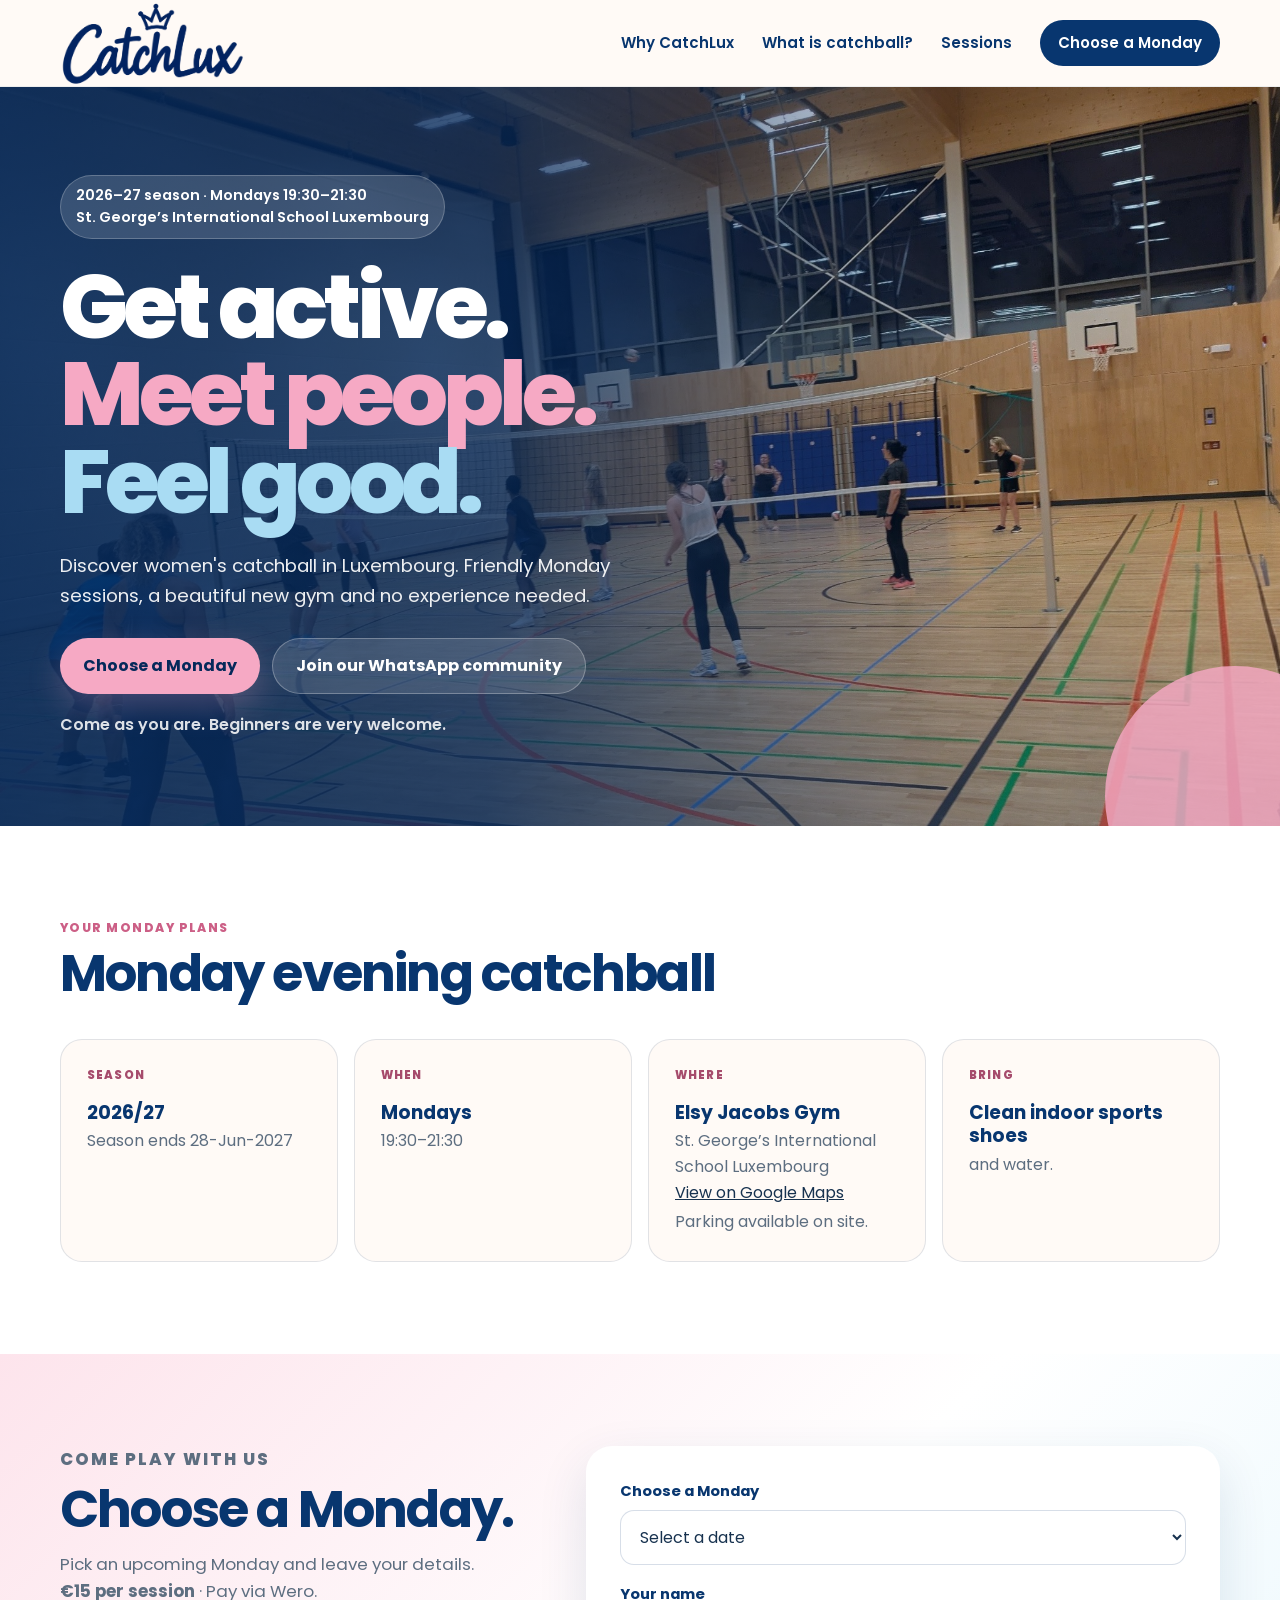
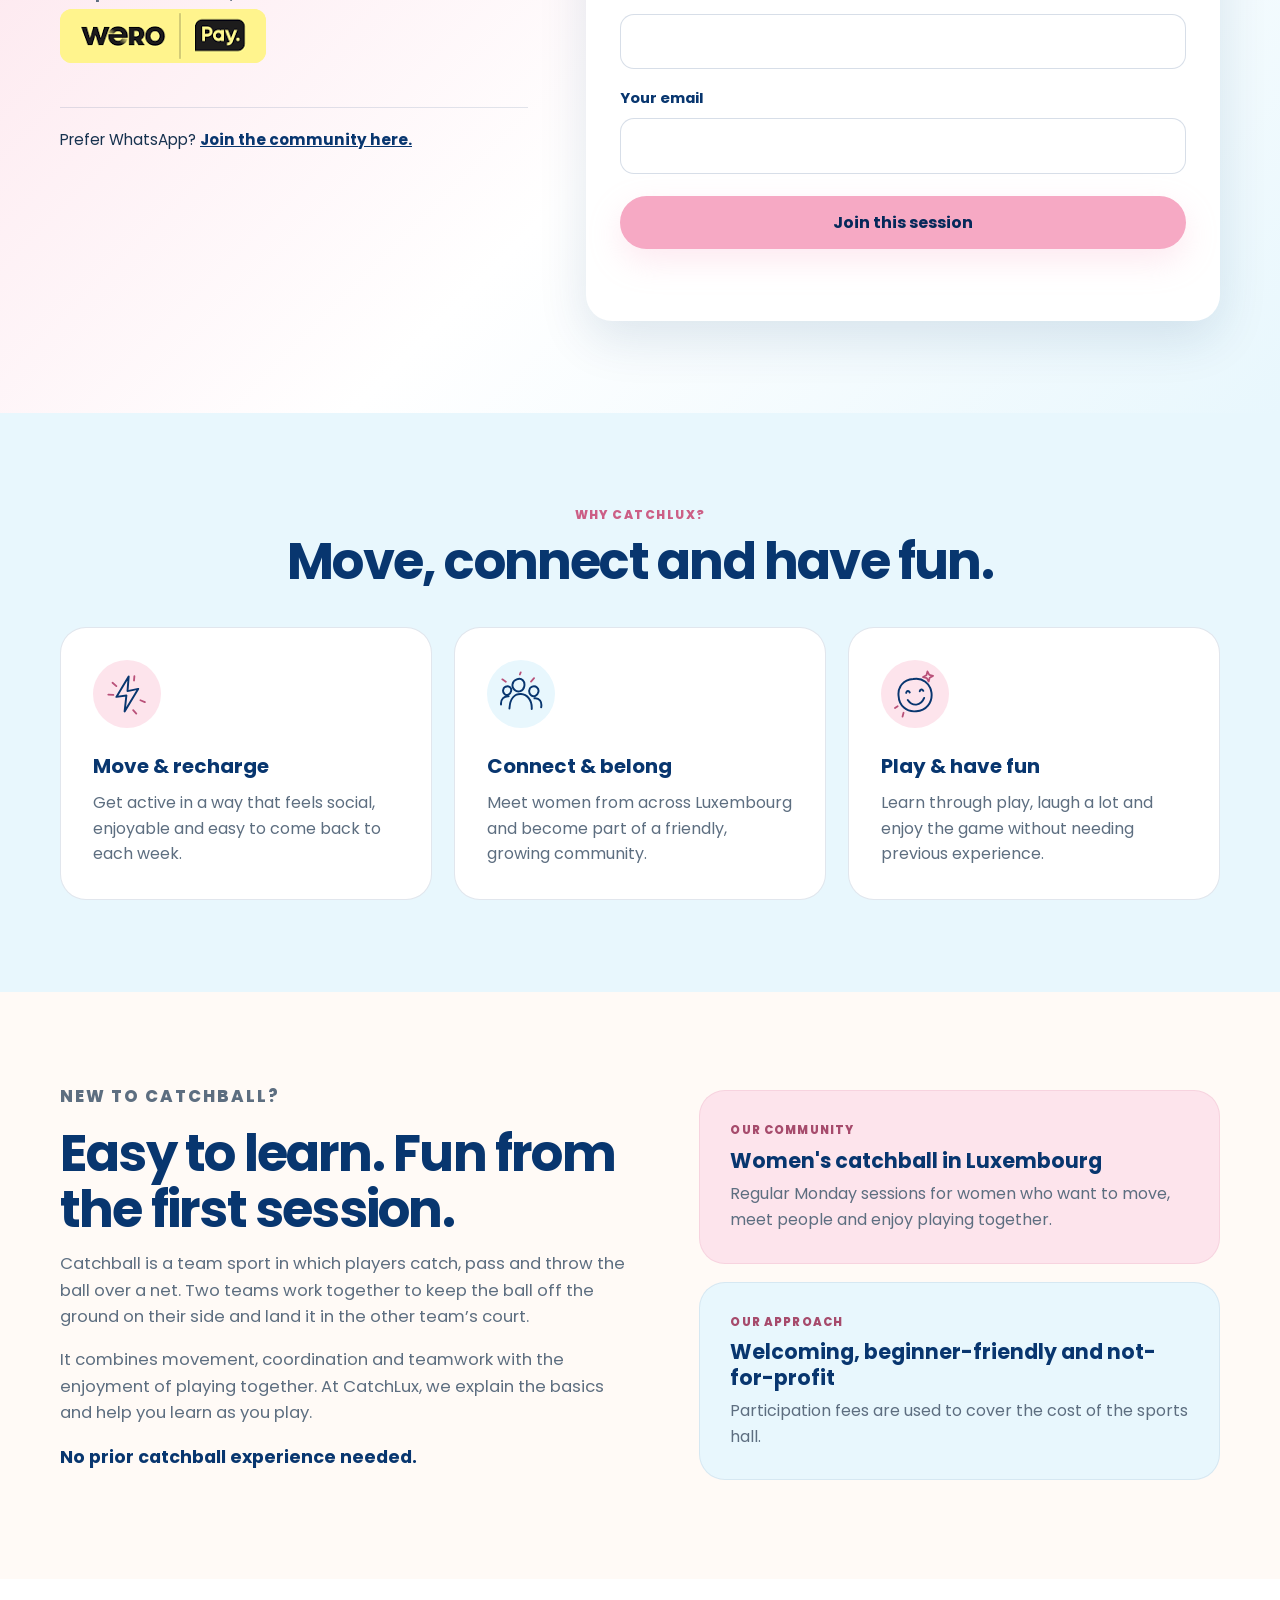
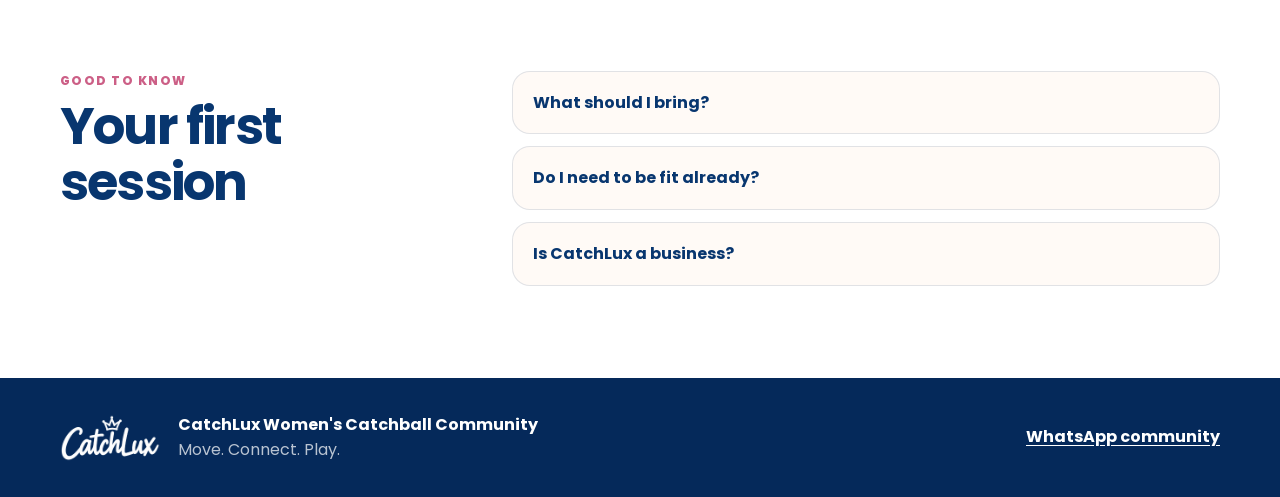
==== index.html @ 0be6829f "Update season details, parking placement and bring card" ====
<!DOCTYPE html>
<html lang="en">
<head>
<meta charset="UTF-8">
<meta name="viewport" content="width=device-width, initial-scale=1.0">
<title>CatchLux – Women's Catchball Luxembourg</title>
<meta name="description" content="CatchLux is a welcoming women's catchball community in Luxembourg. Beginner-friendly Monday sessions during the 2026–27 season.">
<link rel="icon" href="Images/CatchLux_logo_exact.png">
<link rel="preconnect" href="https://fonts.googleapis.com">
<link rel="preconnect" href="https://fonts.gstatic.com" crossorigin>
<link href="https://fonts.googleapis.com/css2?family=Poppins:wght@400;500;600;700;800&display=swap" rel="stylesheet">
<link rel="stylesheet" href="style.css">
<style>
.wero-payment { display: inline-flex; align-items: center; justify-content: center; margin: 4px 0 20px; background: #fff48b; border-radius: 12px; text-decoration: none; transition: box-shadow .2s ease, transform .2s ease; }
.wero-payment img { display: block; width: 206px; height: 54px; max-width: 100%; border-radius: 12px; }
.wero-payment:hover { transform: translateY(-2px); box-shadow: 0 6px 18px rgba(20, 30, 52, .16); }
.wero-payment:focus-visible { outline: 3px solid #142039; outline-offset: 4px; }
.calendar-link { display: inline-block; margin-top: 10px; font-weight: 600; text-decoration: underline; }
</style>
</head>
<body>

<header class="site-header">
  <div class="container nav">
    <a class="brand" href="#top" aria-label="CatchLux home">
      <img src="Images/CatchLux_logo_exact.png" alt="CatchLux Women's Catchball Community">
    </a>

    <button class="nav-toggle" aria-label="Toggle menu" aria-expanded="false" aria-controls="primary-nav">
      <span></span><span></span><span></span>
    </button>

    <nav id="primary-nav">
      <a href="#why">Why CatchLux</a>
      <a href="#about">What is catchball?</a>
      <a href="#sessions">Sessions</a>
      <a href="#join" class="nav-cta">Choose a Monday</a>
    </nav>
  </div>
</header>

<main id="top">
  <section class="hero">
    <div class="hero-photo" aria-hidden="true"></div>
    <div class="hero-shade" aria-hidden="true"></div>

    <div class="container hero-inner">
      <div class="hero-copy">
        <div class="season-pill">2026–27 season · Mondays 19:30–21:30<br>St. George’s International School Luxembourg</div>
        <h1>
          <span>Get active.</span>
          <span class="pink">Meet people.</span>
          <span class="blue">Feel good.</span>
        </h1>
        <p class="hero-lede">
          Discover women's catchball in Luxembourg. Friendly Monday sessions, a beautiful new gym and no experience needed.
        </p>
        <div class="hero-actions">
          <a class="button primary" href="#join">Choose a Monday</a>
          <a class="button ghost" href="https://chat.whatsapp.com/Cs7UXp6SfGL02tKQD6ih8v" target="_blank" rel="noopener noreferrer">Join our WhatsApp community</a>
        </div>
        <p class="hero-note">Come as you are. Beginners are very welcome.</p>
      </div>
    </div>
  </section>

  <section id="sessions" class="section sessions">
    <div class="container">
      <div class="section-heading reveal">
        <p class="eyebrow">Your Monday plans</p>
        <h2>Monday evening catchball</h2>
        
      </div>

      <div class="session-grid">
        <div class="session-card reveal">
          <span class="session-label">Season</span>
          <strong>2026/27</strong>
          <p>Season ends 28-Jun-2027</p>
        </div>
        <div class="session-card reveal">
          <span class="session-label">When</span>
          <strong>Mondays</strong>
          <p>19:30–21:30</p>
        </div>
        <div class="session-card reveal">
          <span class="session-label">Where</span>
          <strong>Elsy Jacobs Gym</strong>
          <p>St. George’s International School Luxembourg</p>
          <a href="https://www.google.com/maps/search/?api=1&amp;query=St%20George's%20International%20School%20Luxembourg%2C%2011%20rue%20des%20Peupliers%2C%20L-2328%20Luxembourg" target="_blank" rel="noopener noreferrer">View on Google Maps</a>
          <p>Parking available on site.</p>
        </div>
        <div class="session-card reveal">
          <span class="session-label">Bring</span>
          <strong>Clean indoor sports shoes</strong>
          <p>and water.</p>
        </div>
      </div>
    </div>
  </section>

  <section id="join" class="section join-section">
    <div class="container join-grid">
      <div class="join-copy reveal">
        <p class="eyebrow">Come play with us</p>
        <h2>Choose a Monday.</h2>
        <p>
          Pick an upcoming Monday and leave your details.
        </p>
        <p><strong>€15 per session</strong> · Pay via Wero.
        </p>
        <a class="wero-payment" href="https://share.weropay.eu/p/1/s/ziIMdMNq5T?a=1500&amp;c=EUR" aria-label="Pay €15 for a CatchLux session with Wero" title="Pay €15 with Wero"><img src="[data-uri]" width="206" height="54" alt="Pay €15 with Wero"></a>
        <div class="whatsapp-note">
          Prefer WhatsApp? <a href="https://chat.whatsapp.com/Cs7UXp6SfGL02tKQD6ih8v" target="_blank" rel="noopener noreferrer">Join the community here.</a>
        </div>
      </div>

      <form id="monday-form" class="join-form reveal">
        <label>
          <span>Choose a Monday</span>
          <select id="monday" name="monday" required>
            <option value="">Select a date</option>
          </select>
        </label>

        <label>
          <span>Your name</span>
          <input type="text" name="name" autocomplete="name" required>
        </label>

        <label>
          <span>Your email</span>
          <input type="email" name="email" autocomplete="email" required>
        </label>

        <button class="button primary form-button" type="submit">Join this session</button>
        <div id="form-status" class="form-status" role="status" aria-live="polite"></div>
      </form>
    </div>
  </section>

  <section id="why" class="benefits section">
    <div class="container">
      <div class="section-heading centered reveal">
        <p class="eyebrow">Why CatchLux?</p>
        <h2>Move, connect and have fun.</h2>
      </div>

      <div class="benefit-grid">
        <article class="benefit-card reveal">
          <div class="benefit-icon pink-bg"><svg viewBox="0 0 64 64" fill="none" aria-hidden="true" focusable="false" xmlns="http://www.w3.org/2000/svg"><path d="m36 8-19 27 14-1-4 22 21-30-15 2 3-20Z"/><path class="accent" d="m13 15 5 5M6 31l7 1M44 8l-1 6M50 42l6 3M39 55l4 5"/></svg></div>
          <h3>Move & recharge</h3>
          <p>Get active in a way that feels social, enjoyable and easy to come back to each week.</p>
        </article>

        <article class="benefit-card reveal">
          <div class="benefit-icon blue-bg"><svg viewBox="0 0 64 64" fill="none" aria-hidden="true" focusable="false" xmlns="http://www.w3.org/2000/svg"><path d="M25 12c7-3 12 2 11 9s-8 10-13 6c-5-4-5-12 2-15ZM10 23c5-2 9 1 8 6s-6 7-9 4c-3-2-3-8 1-10ZM47 21c5-2 10 2 9 7s-6 8-10 5c-4-3-4-10 1-12Z"/><path d="M17 53c0-15 7-21 15-21s16 7 16 20M5 48c-1-8 4-12 10-12M51 37c7-1 11 4 10 12"/><path class="accent" d="m5 13 5 3M49 9l-4 5M29 5l1-3"/></svg></div>
          <h3>Connect & belong</h3>
          <p>Meet women from across Luxembourg and become part of a friendly, growing community.</p>
        </article>

        <article class="benefit-card reveal">
          <div class="benefit-icon pink-bg"><svg viewBox="0 0 64 64" fill="none" aria-hidden="true" focusable="false" xmlns="http://www.w3.org/2000/svg"><path d="M32 11c13-1 23 9 23 22 0 14-11 24-24 23C17 56 8 45 9 32c0-12 9-22 23-21Z"/><path d="M20 29c1-3 4-3 5 0M39 29c1-3 4-3 5 0M21 39c5 10 17 11 23 0"/><path class="accent" d="m51 8 2-5 2 5 5 2-5 2-2 5-2-5-5-2 5-2ZM6 46l-4 2M13 56l-2 5"/></svg></div>
          <h3>Play & have fun</h3>
          <p>Learn through play, laugh a lot and enjoy the game without needing previous experience.</p>
        </article>
      </div>
    </div>
  </section>

  <section id="about" class="section story">
    <div class="container story-grid">
      <div class="story-copy reveal">
        <p class="eyebrow">New to catchball?</p>
        <h2>Easy to learn. Fun from the first session.</h2>
        <p>
          Catchball is a team sport in which players catch, pass and throw the ball over a net. Two teams work together to keep the ball off the ground on their side and land it in the other team’s court.
        </p>
        <p>
          It combines movement, coordination and teamwork with the enjoyment of playing together. At CatchLux, we explain the basics and help you learn as you play.
        </p>
        <p class="highlight-line">No prior catchball experience needed.</p>
      </div>

      <div class="story-panel reveal">
        <div class="mini-card">
          <span class="mini-label">Our community</span>
          <strong>Women's catchball in Luxembourg</strong>
          <p>Regular Monday sessions for women who want to move, meet people and enjoy playing together.</p>
        </div>
        <div class="mini-card soft-blue">
          <span class="mini-label">Our approach</span>
          <strong>Welcoming, beginner-friendly and not-for-profit</strong>
          <p>Participation fees are used to cover the cost of the sports hall.</p>
        </div>
      </div>
    </div>
  </section>

  <section class="section faq">
    <div class="container faq-grid">
      <div class="section-heading reveal">
        <p class="eyebrow">Good to know</p>
        <h2>Your first session</h2>
      </div>

      <div class="faq-list reveal">
        <details>
          <summary>What should I bring?</summary>
          <p>Clean indoor sports shoes and water.</p>
        </details>
        <details>
          <summary>Do I need to be fit already?</summary>
          <p>No. Come at your own level and build from there.</p>
        </details>
        <details>
          <summary>Is CatchLux a business?</summary>
          <p>No. CatchLux is run on a not-for-profit basis and participation fees cover the hall costs.</p>
        </details>
      </div>
    </div>
  </section>
</main>

<footer>
  <div class="container footer-inner">
    <img src="Images/CatchLux_logo_exact.png" alt="" class="footer-logo">
    <div>
      <strong>CatchLux Women's Catchball Community</strong>
      <p>Move. Connect. Play.</p>
    </div>
    <a href="https://chat.whatsapp.com/Cs7UXp6SfGL02tKQD6ih8v" target="_blank" rel="noopener noreferrer">WhatsApp community</a>
  </div>
</footer>

<script src="script.js"></script>
</body>
</html>
---- style.css ----
:root{
  --navy:#08366f;
  --navy-deep:#05295a;
  --pink:#f6a9c4;
  --pink-soft:#fde4ec;
  --blue:#a9dcf3;
  --blue-soft:#e8f7fd;
  --cream:#fffaf6;
  --white:#ffffff;
  --text:#17324f;
  --muted:#5d6e80;
  --line:rgba(8,54,111,.12);
  --radius:26px;
  --shadow:0 18px 50px rgba(8,54,111,.12);
}

*{box-sizing:border-box;margin:0;padding:0}
html{scroll-behavior:smooth}
body{
  font-family:"Poppins",sans-serif;
  color:var(--text);
  background:var(--cream);
  line-height:1.6;
  overflow-x:hidden;
}
img{max-width:100%;display:block}
a{color:inherit}
button,input,select{font:inherit}
section[id]{scroll-margin-top:92px}
.container{width:min(1160px,92%);margin:auto}

.site-header{
  position:sticky;
  top:0;
  z-index:100;
  background:rgba(255,250,246,.92);
  backdrop-filter:blur(16px);
  border-bottom:1px solid rgba(8,54,111,.07);
}
.nav{min-height:78px;display:flex;align-items:center;justify-content:space-between;gap:28px}
.brand img{width:150px;height:58px;object-fit:cover;object-position:center;border-radius:16px}
nav{display:flex;align-items:center;gap:28px}
nav a{text-decoration:none;font-weight:600;font-size:.94rem;color:var(--navy)}
.nav-cta{
  background:var(--navy);
  color:#fff!important;
  padding:11px 18px;
  border-radius:999px;
}
.nav-toggle{display:none;background:none;border:0;width:40px;height:40px;flex-direction:column;justify-content:center;gap:5px}
.nav-toggle span{height:3px;width:28px;background:var(--navy);border-radius:99px;transition:.25s}

.hero{
  min-height:78vh;
  position:relative;
  display:flex;
  align-items:center;
  isolation:isolate;
  overflow:hidden;
}
.hero-photo{
  position:absolute;
  inset:0;
  z-index:-3;
  background:url("Images/catchlux-gym.jpg") center 48%/cover no-repeat;
}
.hero-shade{
  position:absolute;
  inset:0;
  z-index:-2;
  background:
    linear-gradient(90deg,rgba(5,41,90,.90) 0%,rgba(5,41,90,.78) 38%,rgba(5,41,90,.20) 74%,rgba(5,41,90,.05) 100%),
    linear-gradient(0deg,rgba(5,41,90,.28),rgba(5,41,90,0) 45%);
}
.hero::after{
  content:"";
  position:absolute;
  width:260px;
  height:260px;
  border-radius:50%;
  right:-85px;
  bottom:-100px;
  background:var(--pink);
  opacity:.82;
  z-index:-1;
}
.hero-inner{padding:88px 0}
.hero-copy{max-width:650px;color:#fff}
.season-pill{
  display:inline-flex;
  padding:9px 15px;
  border-radius:999px;
  background:rgba(255,255,255,.15);
  border:1px solid rgba(255,255,255,.22);
  font-size:.9rem;
  font-weight:600;
  margin-bottom:24px;
}
.hero h1{
  font-size:clamp(3.3rem,7vw,6.3rem);
  line-height:.98;
  letter-spacing:-.055em;
  font-weight:800;
  margin-bottom:25px;
}
.hero h1 span{display:block}
.hero h1 .pink{color:var(--pink)}
.hero h1 .blue{color:var(--blue)}
.hero-lede{font-size:1.16rem;max-width:610px;margin-bottom:28px;color:rgba(255,255,255,.92)}
.hero-actions{display:flex;flex-wrap:wrap;gap:12px}
.hero-note{margin-top:18px;font-weight:600;color:rgba(255,255,255,.86)}

.button{
  display:inline-flex;
  align-items:center;
  justify-content:center;
  text-decoration:none;
  border:0;
  cursor:pointer;
  border-radius:999px;
  padding:14px 23px;
  font-weight:700;
  transition:.22s ease;
}
.button:hover{transform:translateY(-2px)}
.button.primary{background:var(--pink);color:var(--navy-deep);box-shadow:0 12px 32px rgba(246,169,196,.26)}
.button.ghost{background:rgba(255,255,255,.13);color:#fff;border:1px solid rgba(255,255,255,.28)}

.section{padding:92px 0}
.eyebrow{
  text-transform:uppercase;
  letter-spacing:.12em;
  font-weight:800;
  font-size:.76rem;
  color:#cc5f86;
  margin-bottom:9px;
}
.section-heading{max-width:720px;margin-bottom:38px}
.section-heading.centered{text-align:center;margin-left:auto;margin-right:auto}
.section h2{
  color:var(--navy);
  font-size:clamp(2.2rem,4vw,3.5rem);
  line-height:1.08;
  letter-spacing:-.035em;
  margin-bottom:14px;
}
.section-heading>p:last-child{color:var(--muted);font-size:1.04rem}

.benefits{background:var(--blue-soft)}
.benefit-grid{display:grid;grid-template-columns:repeat(3,1fr);gap:22px}
.benefit-card{
  background:var(--white);
  padding:32px;
  border-radius:var(--radius);
  border:1px solid var(--line);
}
.benefit-icon{
  width:68px;height:68px;border-radius:50%;
  display:grid;place-items:center;
  font-size:1.8rem;
  color:var(--navy);
  margin-bottom:22px;
}
.pink-bg{background:var(--pink-soft)}
.blue-bg{background:var(--blue-soft)}
.benefit-card h3{color:var(--navy);font-size:1.25rem;margin-bottom:8px}
.benefit-card p{color:var(--muted)}

.story{background:var(--cream)}
.story-grid{display:grid;grid-template-columns:1.05fr .95fr;gap:64px;align-items:center}
.story-copy p{margin-bottom:16px;font-size:1.04rem;color:var(--muted)}
.story-copy .highlight-line{font-weight:700;color:var(--navy);font-size:1.1rem}
.story-panel{display:grid;gap:18px}
.mini-card{
  padding:30px;
  border-radius:var(--radius);
  background:var(--pink-soft);
  border:1px solid rgba(204,95,134,.12);
}
.mini-card.soft-blue{background:var(--blue-soft);border-color:rgba(8,54,111,.08)}
.mini-label{
  display:block;
  text-transform:uppercase;
  letter-spacing:.1em;
  font-size:.72rem;
  font-weight:800;
  color:#a64b6c;
  margin-bottom:8px;
}
.mini-card strong{display:block;font-size:1.28rem;line-height:1.25;color:var(--navy);margin-bottom:8px}
.mini-card p{color:var(--muted)}

.sessions{background:var(--white)}
.sessions .eyebrow{color:#cc5f86}
.sessions h2{color:var(--navy)}
.sessions .section-heading>p:last-child{color:var(--muted)}
.session-grid{display:grid;grid-template-columns:repeat(4,1fr);gap:16px}
.session-card{
  background:var(--cream);
  border:1px solid var(--line);
  padding:26px;
  border-radius:22px;
  min-height:164px;
}
.session-label{
  display:block;
  text-transform:uppercase;
  letter-spacing:.1em;
  color:#a64b6c;
  font-size:.72rem;
  font-weight:800;
  margin-bottom:16px;
}
.session-card strong{display:block;color:var(--navy);font-size:1.18rem;line-height:1.25}
.session-card p{color:var(--muted);margin-top:4px}

.join-section{background:linear-gradient(135deg,var(--pink-soft),#fff 52%,var(--blue-soft))}
.join-grid{display:grid;grid-template-columns:.85fr 1.15fr;gap:58px;align-items:start}
.join-copy p{color:var(--muted);font-size:1.05rem}
.whatsapp-note{margin-top:24px;padding-top:20px;border-top:1px solid var(--line);font-size:.95rem}
.whatsapp-note a{color:var(--navy);font-weight:700}
.join-form{
  background:#fff;
  padding:34px;
  border-radius:var(--radius);
  box-shadow:var(--shadow);
  display:grid;
  gap:18px;
}
.join-form label{display:grid;gap:7px}
.join-form label span{font-weight:700;color:var(--navy);font-size:.92rem}
.join-form input,.join-form select{
  width:100%;
  border:1px solid rgba(8,54,111,.16);
  border-radius:14px;
  padding:14px 15px;
  background:#fff;
  color:var(--text);
  outline:none;
}
.join-form input:focus,.join-form select:focus{border-color:var(--navy);box-shadow:0 0 0 3px rgba(8,54,111,.08)}
.form-button{width:100%;margin-top:4px}
.form-small{font-size:.78rem;color:var(--muted);text-align:center}
.form-status{font-size:.9rem;font-weight:600;color:var(--navy);min-height:1.4em}

.faq{background:#fff}
.faq-grid{display:grid;grid-template-columns:.7fr 1.3fr;gap:70px}
.faq-list{display:grid;gap:12px}
details{border:1px solid var(--line);border-radius:18px;padding:0 20px;background:var(--cream)}
summary{cursor:pointer;list-style:none;padding:18px 0;font-weight:700;color:var(--navy)}
summary::-webkit-details-marker{display:none}
details p{padding:0 0 20px;color:var(--muted)}

footer{background:var(--navy-deep);color:#fff;padding:34px 0}
.footer-inner{display:flex;align-items:center;gap:18px}
.footer-logo{width:86px;height:54px;object-fit:cover;border-radius:12px}
.footer-inner div{flex:1}
.footer-inner p{opacity:.72}
.footer-inner>a{font-weight:700;text-underline-offset:3px}

.reveal{opacity:0;transform:translateY(18px);transition:opacity .55s ease,transform .55s ease}
.reveal.visible{opacity:1;transform:none}

@media(max-width:900px){
  nav{gap:16px}
  .benefit-grid,.session-grid{grid-template-columns:repeat(2,1fr)}
  .story-grid,.join-grid,.faq-grid{grid-template-columns:1fr;gap:36px}
  .story-panel{grid-template-columns:repeat(2,1fr)}
}

@media(max-width:720px){
  .site-header{background:rgba(255,250,246,.98)}
  .brand img{width:128px;height:50px}
  .nav-toggle{display:flex}
  nav{
    position:absolute;
    top:100%;left:0;right:0;
    background:var(--cream);
    flex-direction:column;
    align-items:stretch;
    gap:0;
    overflow:hidden;
    max-height:0;
    border-bottom:1px solid var(--line);
    transition:max-height .28s ease;
  }
  nav.open{max-height:340px}
  nav a{padding:15px 4%;border-top:1px solid var(--line)}
  .nav-cta{border-radius:0;background:var(--navy);color:#fff!important}
  .nav-toggle.open span:nth-child(1){transform:translateY(8px) rotate(45deg)}
  .nav-toggle.open span:nth-child(2){opacity:0}
  .nav-toggle.open span:nth-child(3){transform:translateY(-8px) rotate(-45deg)}

  .hero{min-height:82vh;align-items:flex-end}
  .hero-photo{background-position:57% center}
  .hero-shade{
    background:
      linear-gradient(0deg,rgba(5,41,90,.96) 0%,rgba(5,41,90,.80) 52%,rgba(5,41,90,.18) 100%);
  }
  .hero-inner{padding:150px 0 58px}
  .hero h1{font-size:clamp(3rem,14vw,4.8rem)}
  .hero-actions{flex-direction:column;align-items:stretch}
  .button{width:100%}

  .section{padding:72px 0}
  .benefit-grid,.session-grid,.story-panel{grid-template-columns:1fr}
  .join-form{padding:24px}
  .footer-inner{align-items:flex-start;flex-wrap:wrap}
  .footer-inner>a{width:100%;margin-top:6px}
}

@media(prefers-reduced-motion:reduce){
  html{scroll-behavior:auto}
  .reveal{opacity:1;transform:none;transition:none}
  .button{transition:none}
}
.brand img{width:185px;height:auto;object-fit:contain;border-radius:10px}
.footer-logo{width:100px;height:auto;object-fit:contain;border-radius:10px}
.join-form select option:disabled{color:#999;background:#eee}
.form-status.active{padding:12px;border-radius:12px;background:var(--blue-soft)}

.brand img{background:transparent;border-radius:0}
.footer-logo{background:transparent;border-radius:0}
.form-button:disabled{opacity:.65;cursor:wait;transform:none}
.form-status.error{background:#fff0f2;color:#9b2845}


.brand img{width:185px;height:auto;max-height:88px;object-fit:contain}.footer-logo{background:#fff;border-radius:8px;padding:5px}a:focus-visible,button:focus-visible,summary:focus-visible{outline:3px solid #a9dcf3;outline-offset:4px}.reveal{opacity:1;transform:none} @media(max-width:720px){.brand img{width:145px}}

.benefit-icon svg{width:46px;height:46px;overflow:visible;stroke:var(--navy);stroke-width:2.7;stroke-linecap:round;stroke-linejoin:round;transform:rotate(-4deg)}
.benefit-card:nth-child(2) .benefit-icon svg{transform:rotate(3deg)}
.benefit-card:nth-child(3) .benefit-icon svg{transform:rotate(-7deg)}
.benefit-icon svg .accent{stroke:#b95179;stroke-width:2.5}
.footer-logo{background:transparent;padding:0;filter:brightness(0) invert(1)}
.season-pill{max-width:100%;line-height:1.5}

/* Navigation follows scroll direction while staying available to keyboard users. */
.site-header{transition:transform .25s ease}
.site-header.nav-hidden{transform:translateY(calc(-100% - 1px))}
.site-header:focus-within{transform:translateY(0)}
@media(prefers-reduced-motion:reduce){
  .site-header{transition:none}
}
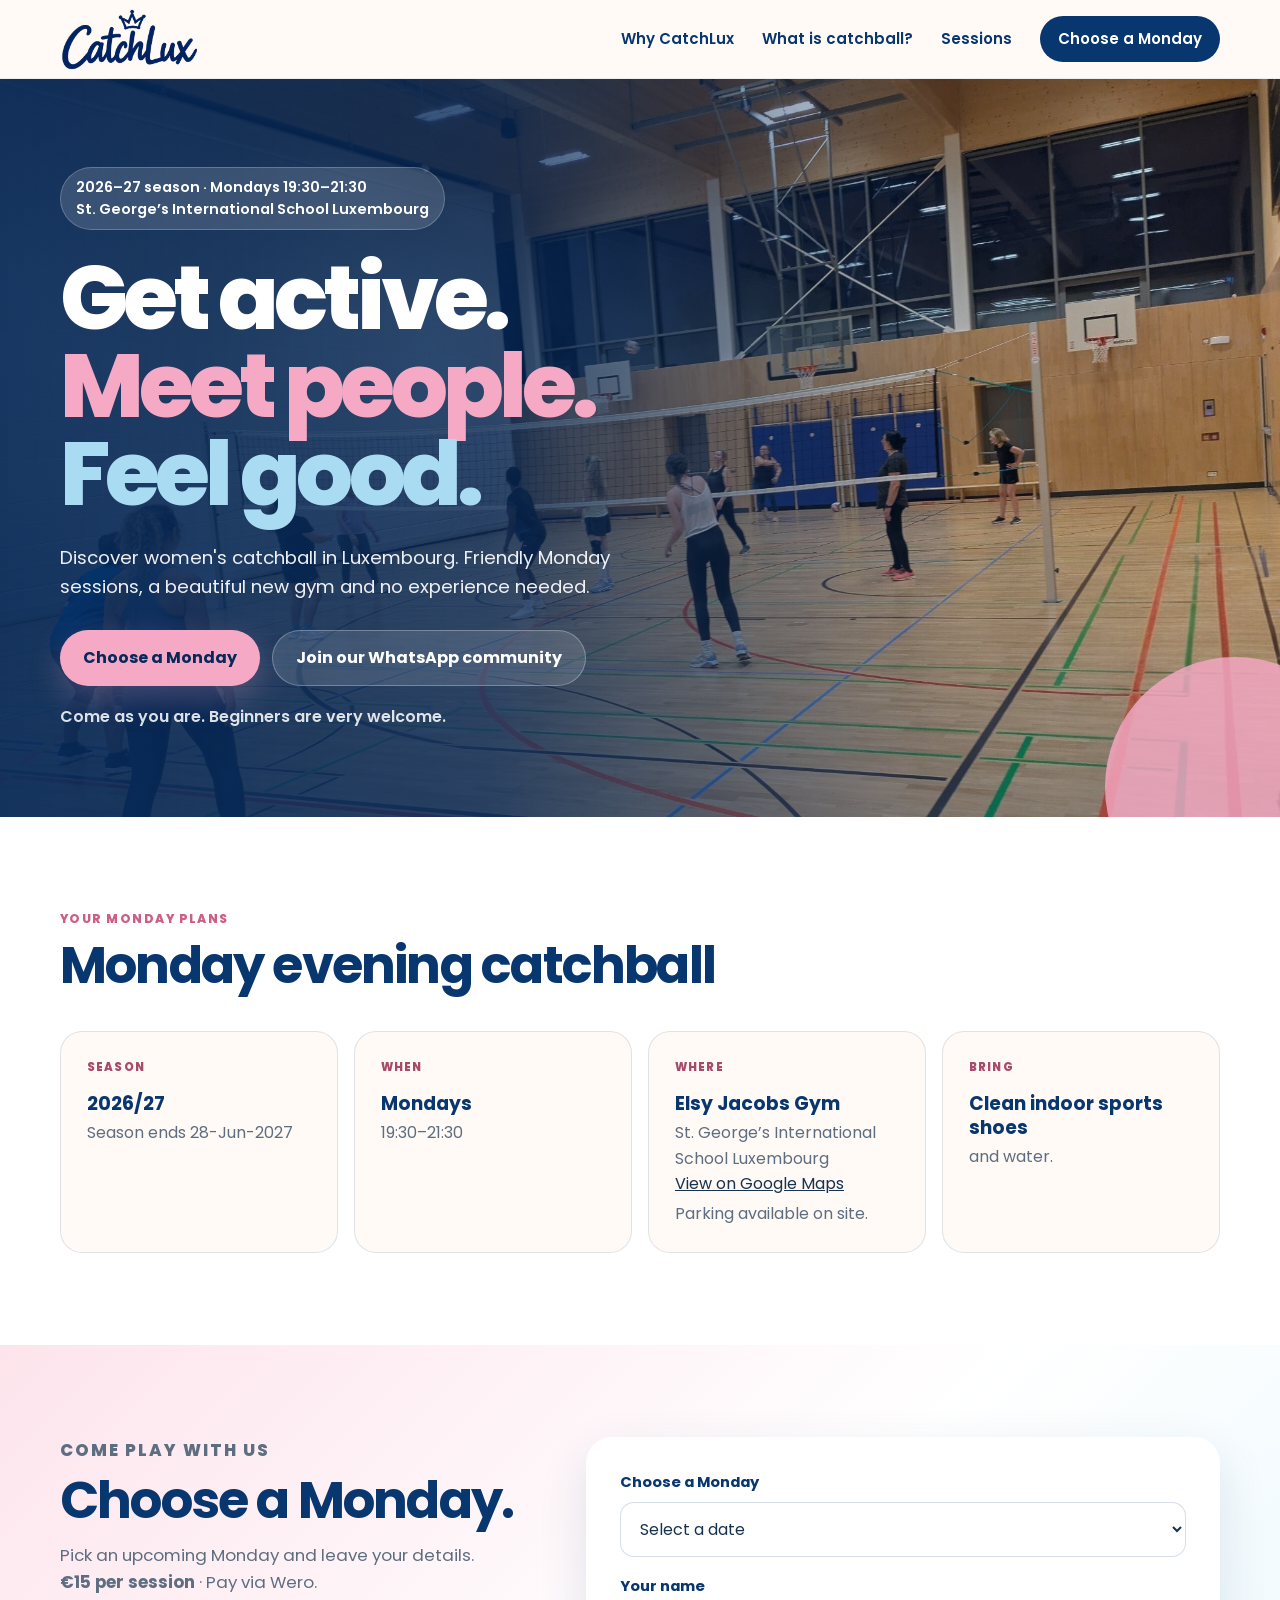
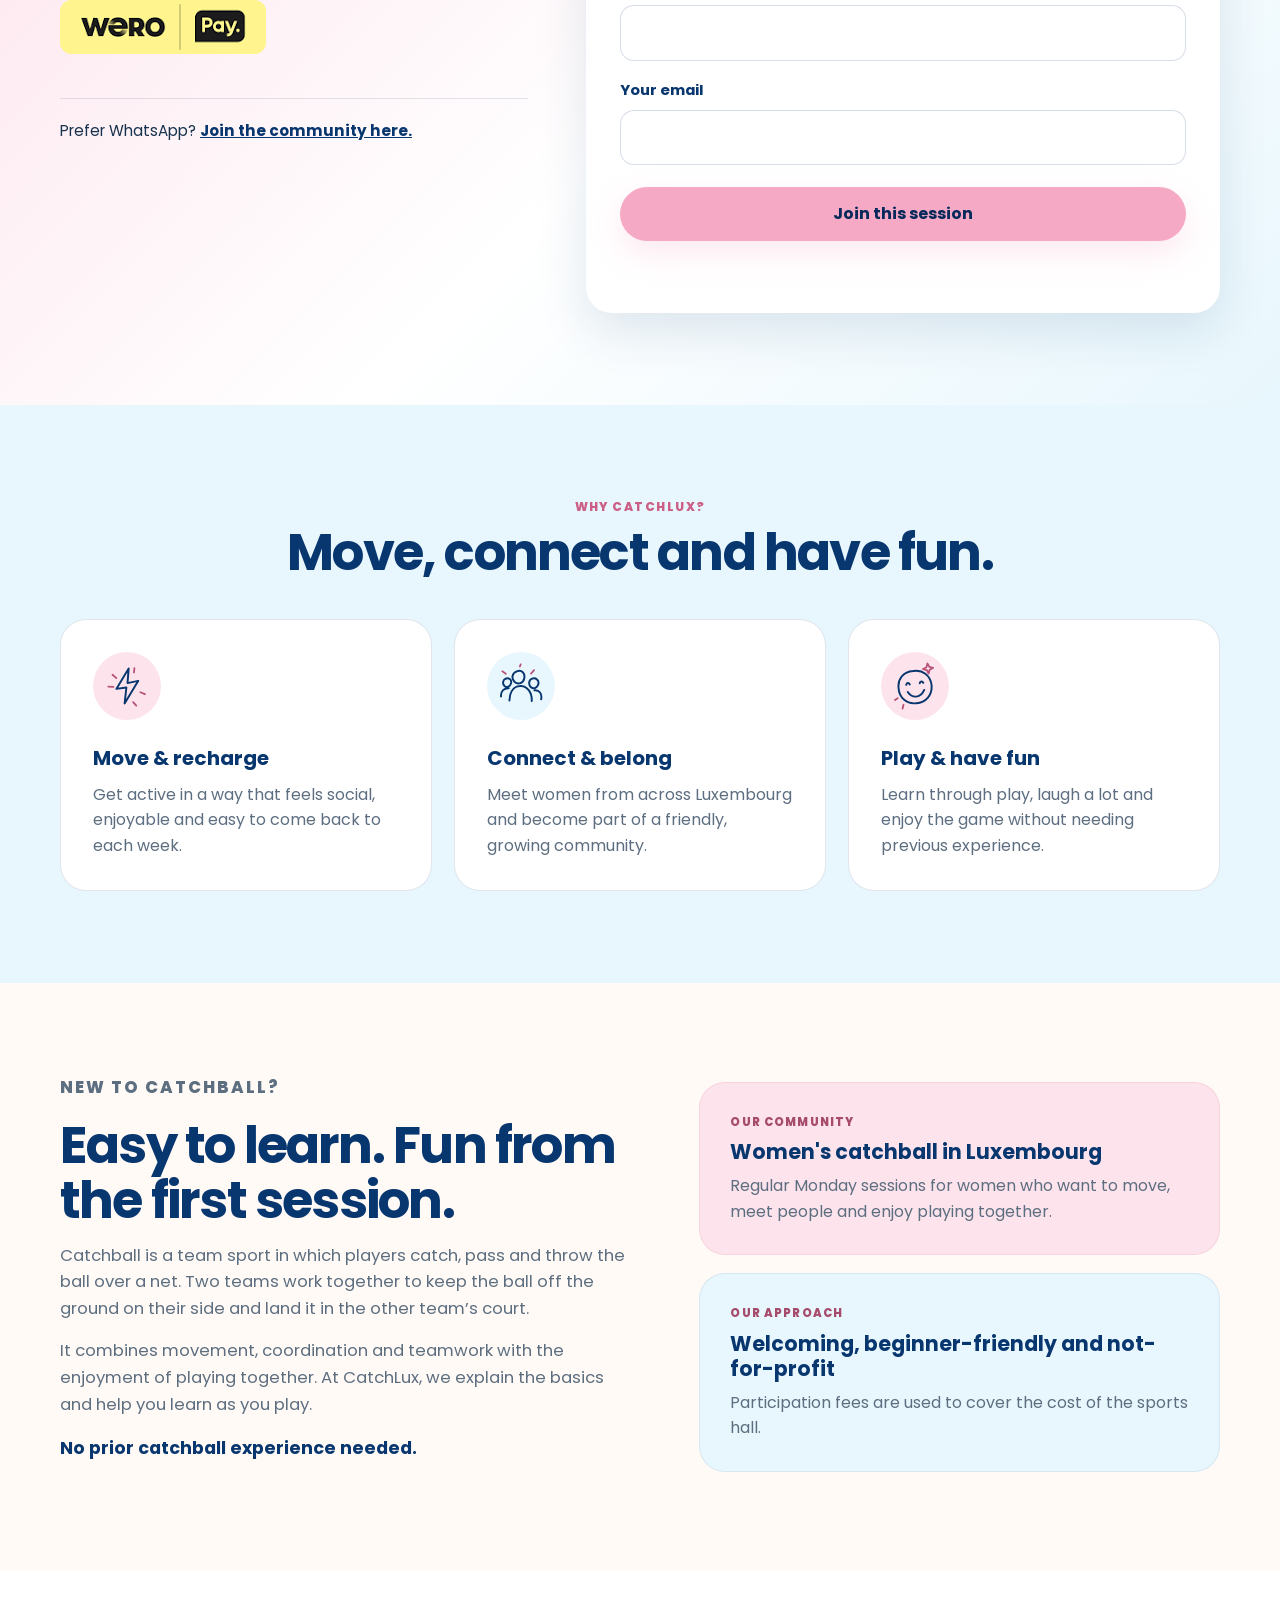
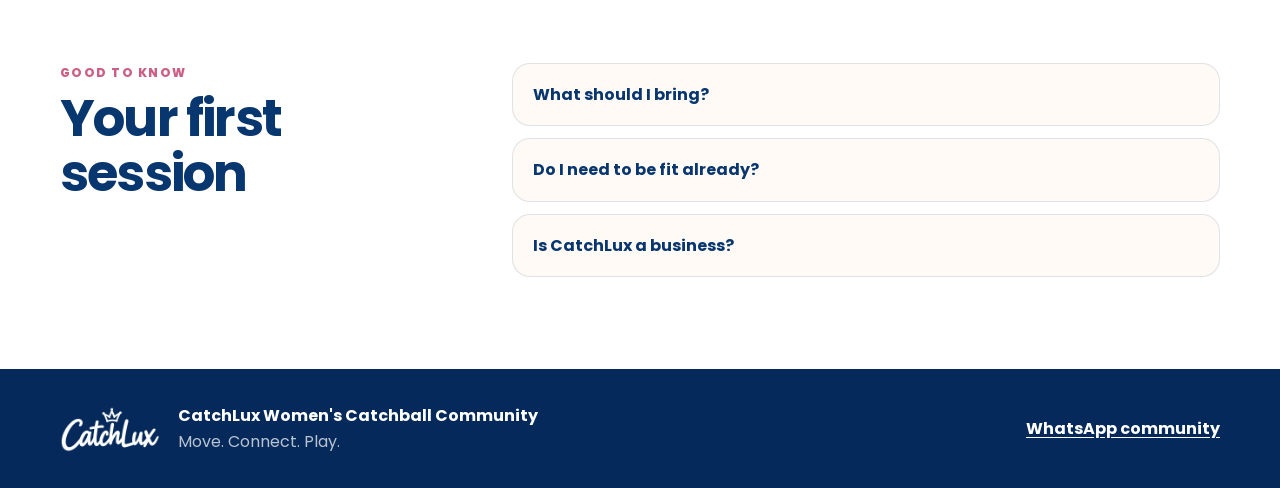
==== commit 7454977a: "Refresh stylesheet cache so smaller navigation logo appears immediately" ====
--- a/index.html
+++ b/index.html
@@ -9,7 +9,7 @@
 <link rel="preconnect" href="https://fonts.googleapis.com">
 <link rel="preconnect" href="https://fonts.gstatic.com" crossorigin>
 <link href="https://fonts.googleapis.com/css2?family=Poppins:wght@400;500;600;700;800&display=swap" rel="stylesheet">
-<link rel="stylesheet" href="style.css">
+<link rel="stylesheet" href="style.css?v=20261004-logo139">
 <style>
 .wero-payment { display: inline-flex; align-items: center; justify-content: center; margin: 4px 0 20px; background: #fff48b; border-radius: 12px; text-decoration: none; transition: box-shadow .2s ease, transform .2s ease; }
 .wero-payment img { display: block; width: 206px; height: 54px; max-width: 100%; border-radius: 12px; }
--- a/style.css
+++ b/style.css
@@ -341,3 +341,7 @@
 @media(prefers-reduced-motion:reduce){
   .site-header{transition:none}
 }
+
+/* Smaller navigation logo on desktop and mobile. */
+.brand img{width:139px;max-height:66px}
+@media(max-width:720px){.brand img{width:109px}}
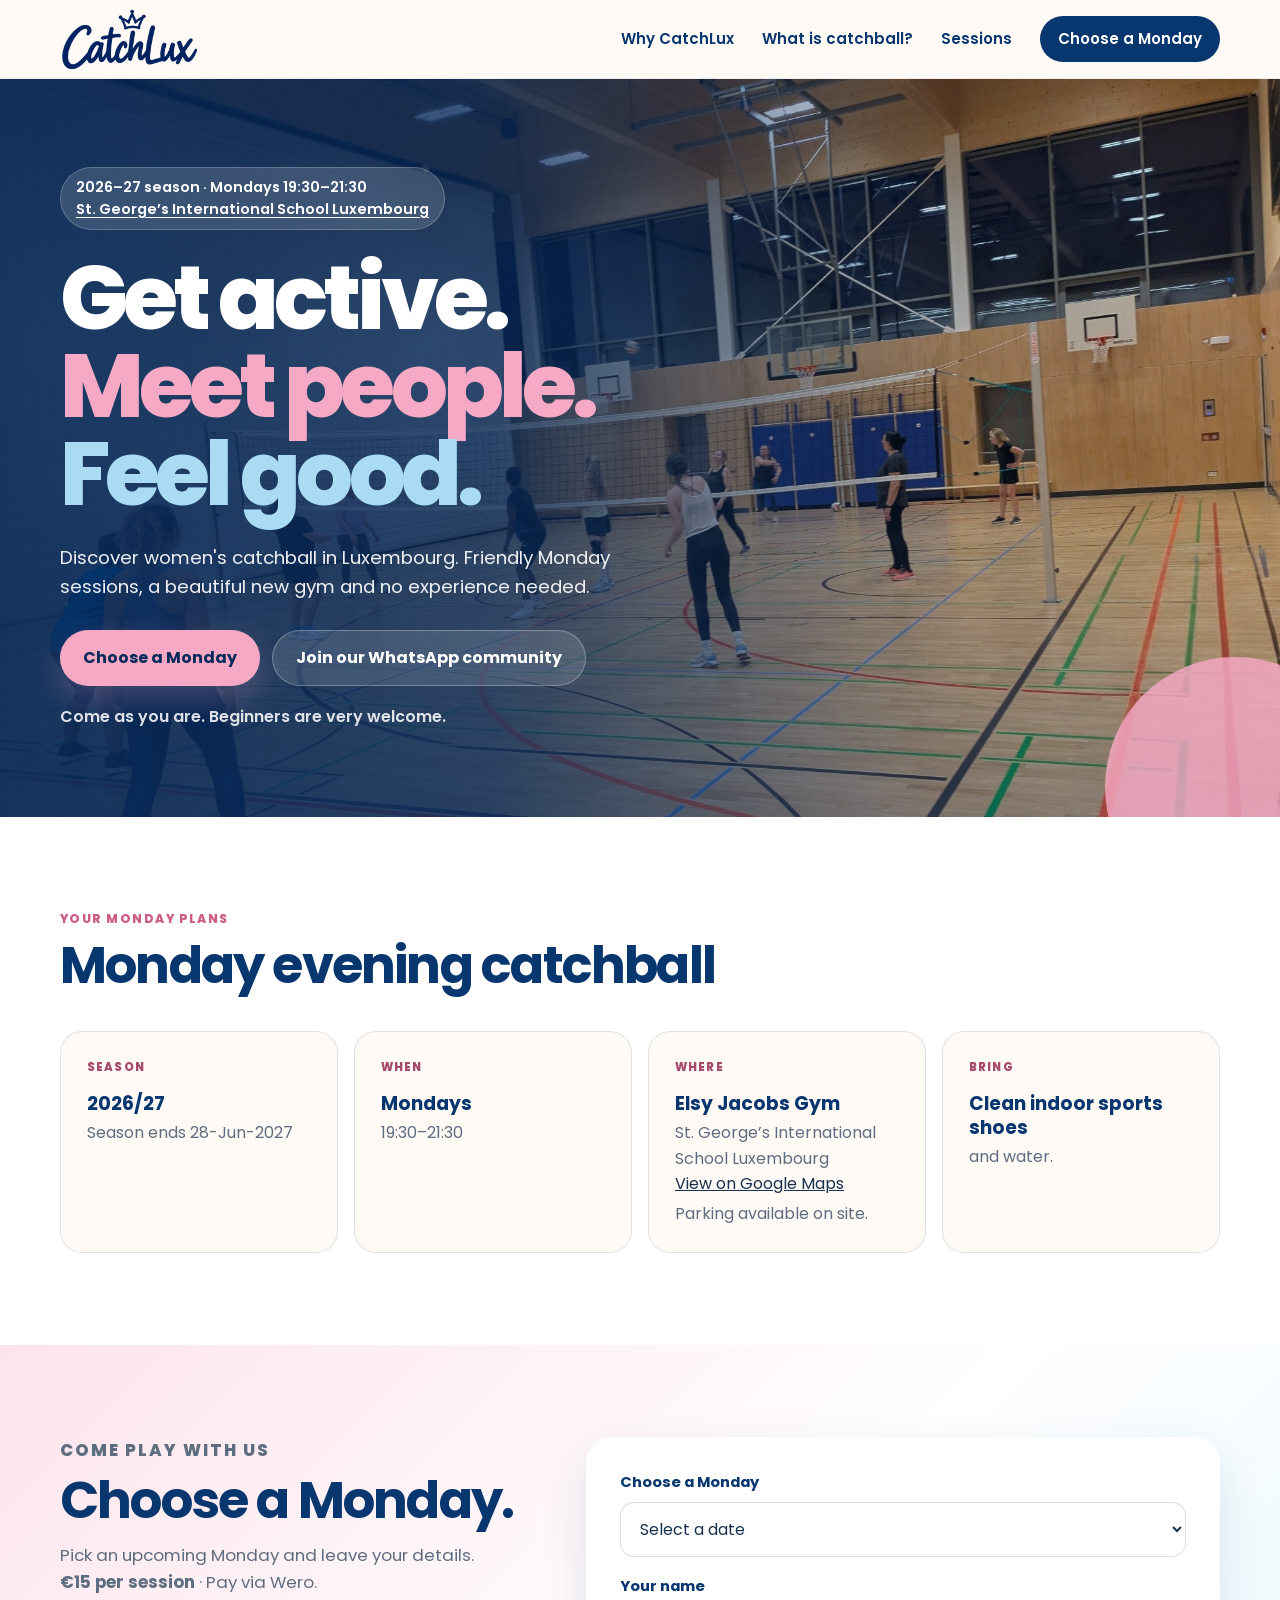
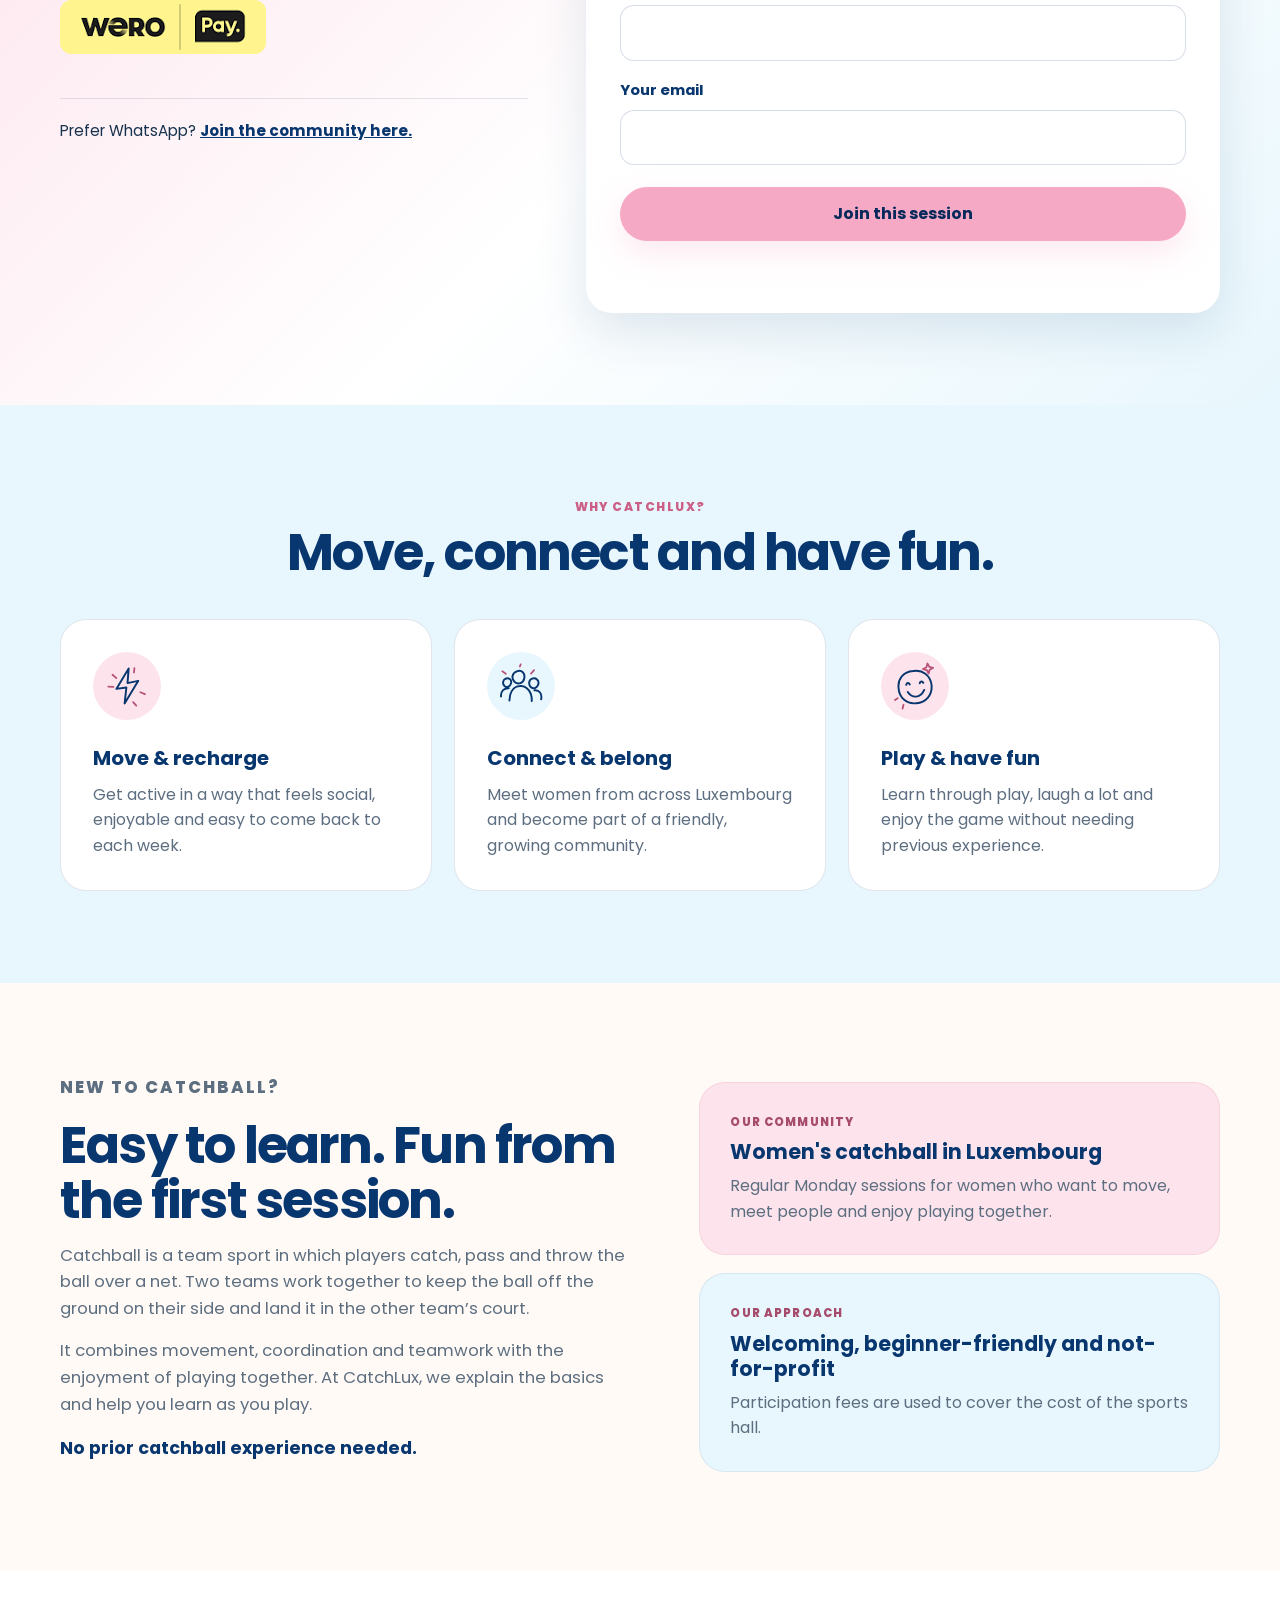
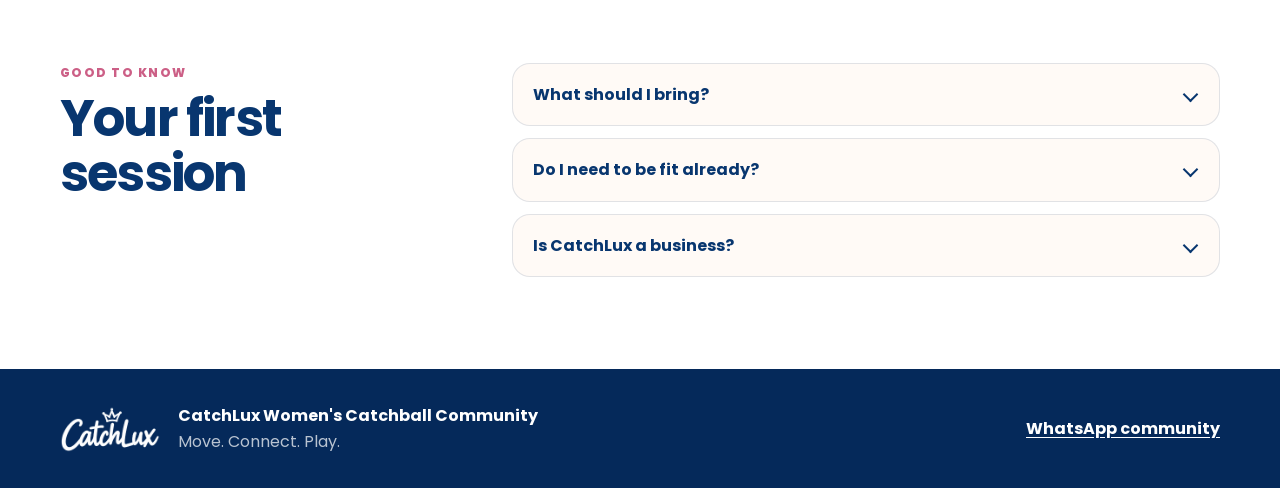
==== commit 97206b5c: "Improve venue links, date calendar access, FAQ cues, navigation and favicon" ====
--- a/index.html
+++ b/index.html
@@ -5,11 +5,12 @@
 <meta name="viewport" content="width=device-width, initial-scale=1.0">
 <title>CatchLux – Women's Catchball Luxembourg</title>
 <meta name="description" content="CatchLux is a welcoming women's catchball community in Luxembourg. Beginner-friendly Monday sessions during the 2026–27 season.">
-<link rel="icon" href="Images/CatchLux_logo_exact.png">
+<link rel="icon" type="image/png" sizes="256x256" href="Images/favicon-catch.png">
 <link rel="preconnect" href="https://fonts.googleapis.com">
 <link rel="preconnect" href="https://fonts.gstatic.com" crossorigin>
 <link href="https://fonts.googleapis.com/css2?family=Poppins:wght@400;500;600;700;800&display=swap" rel="stylesheet">
 <link rel="stylesheet" href="style.css?v=20261004-logo139">
+<link rel="stylesheet" href="catchlux-home.css?v=20261004-1641">
 <style>
 .wero-payment { display: inline-flex; align-items: center; justify-content: center; margin: 4px 0 20px; background: #fff48b; border-radius: 12px; text-decoration: none; transition: box-shadow .2s ease, transform .2s ease; }
 .wero-payment img { display: block; width: 206px; height: 54px; max-width: 100%; border-radius: 12px; }
@@ -46,7 +47,7 @@
 
     <div class="container hero-inner">
       <div class="hero-copy">
-        <div class="season-pill">2026–27 season · Mondays 19:30–21:30<br>St. George’s International School Luxembourg</div>
+        <div class="season-pill">2026–27 season · Mondays 19:30–21:30<br><a class="hero-location" href="https://www.google.com/maps/search/?api=1&amp;query=St%20George's%20International%20School%20Luxembourg%2C%2011%20rue%20des%20Peupliers%2C%20L-2328%20Luxembourg" target="_blank" rel="noopener noreferrer">St. George’s International School Luxembourg</a></div>
         <h1>
           <span>Get active.</span>
           <span class="pink">Meet people.</span>
@@ -109,7 +110,7 @@
         </p>
         <p><strong>€15 per session</strong> · Pay via Wero.
         </p>
-        <a class="wero-payment" href="https://share.weropay.eu/p/1/s/ziIMdMNq5T?a=1500&amp;c=EUR" aria-label="Pay €15 for a CatchLux session with Wero" title="Pay €15 with Wero"><img src="[data-uri]" width="206" height="54" alt="Pay €15 with Wero"></a>
+        <a class="wero-payment" href="https://share.weropay.eu/p/1/s/ziIMdMNq5T?a=1500&amp;c=EUR" target="_blank" rel="noopener noreferrer" aria-label="Pay €15 for a CatchLux session with Wero" title="Pay €15 with Wero"><img src="[data-uri]" width="206" height="54" alt="Pay €15 with Wero"></a>
         <div class="whatsapp-note">
           Prefer WhatsApp? <a href="https://chat.whatsapp.com/Cs7UXp6SfGL02tKQD6ih8v" target="_blank" rel="noopener noreferrer">Join the community here.</a>
         </div>
@@ -122,6 +123,7 @@
             <option value="">Select a date</option>
           </select>
         </label>
+        <a id="selected-calendar-link" class="calendar-link selected-calendar-link" target="_blank" rel="noopener noreferrer" hidden>Add this Monday to Google Calendar</a>
 
         <label>
           <span>Your name</span>
@@ -233,6 +235,6 @@
   </div>
 </footer>
 
-<script src="script.js"></script>
+<script src="catchlux-home.js?v=20261004-1641"></script>
 </body>
 </html>
--- a/catchlux-home.css
+++ b/catchlux-home.css
@@ -0,0 +1,14 @@
+/* Homepage additions; shared styles and logo assets stay unchanged. */
+.season-pill{display:inline-block}
+.hero-location{text-decoration:underline;text-underline-offset:3px;text-decoration-thickness:1px}
+.hero-location:hover{text-decoration-thickness:2px}
+.selected-calendar-link{margin-top:-4px;color:var(--navy);font-size:.9rem}
+.selected-calendar-link[hidden]{display:none}
+.faq-list summary{display:flex;align-items:center;justify-content:space-between;gap:18px}
+.faq-list summary::after{
+  content:"";width:9px;height:9px;flex-shrink:0;
+  border-right:2px solid currentColor;border-bottom:2px solid currentColor;
+  transform:rotate(45deg);transition:transform .2s ease;margin-right:3px;
+}
+.faq-list details[open] summary::after{transform:rotate(225deg)}
+@media(prefers-reduced-motion:reduce){.faq-list summary::after{transition:none}}
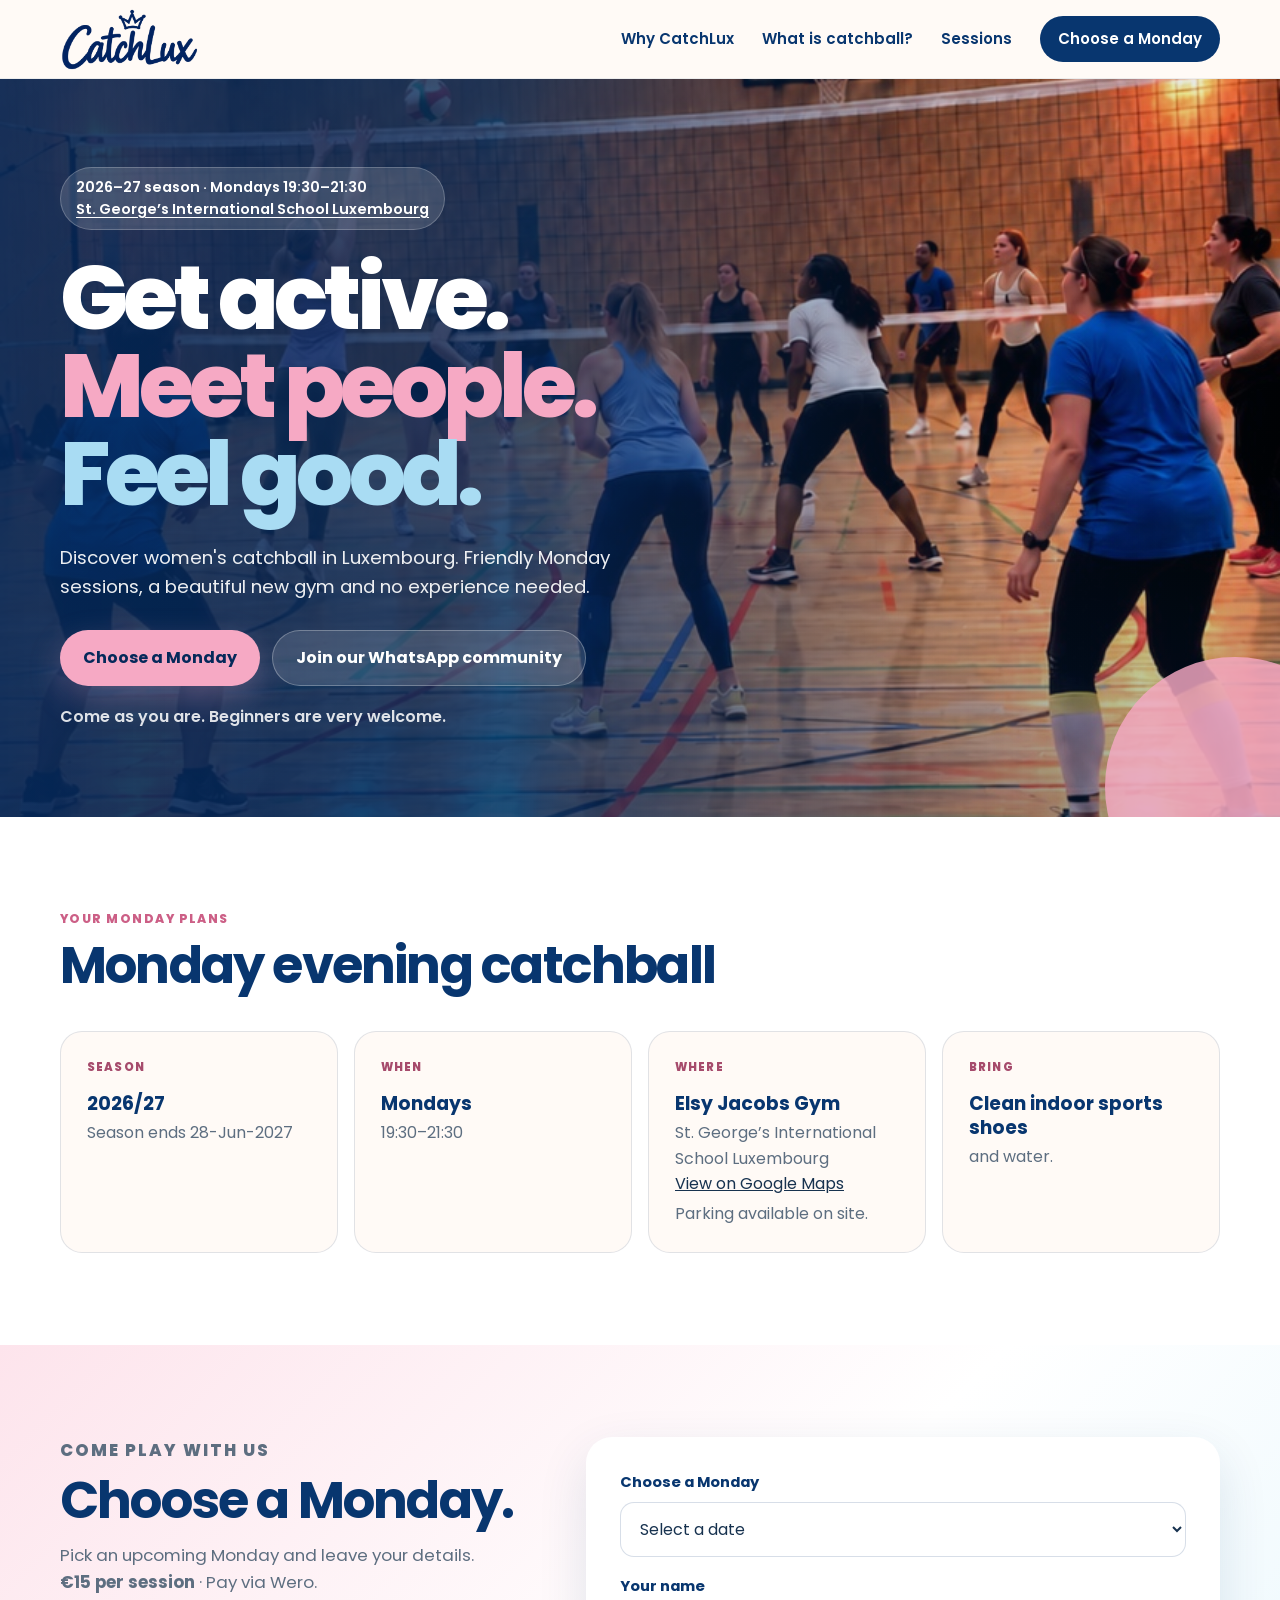
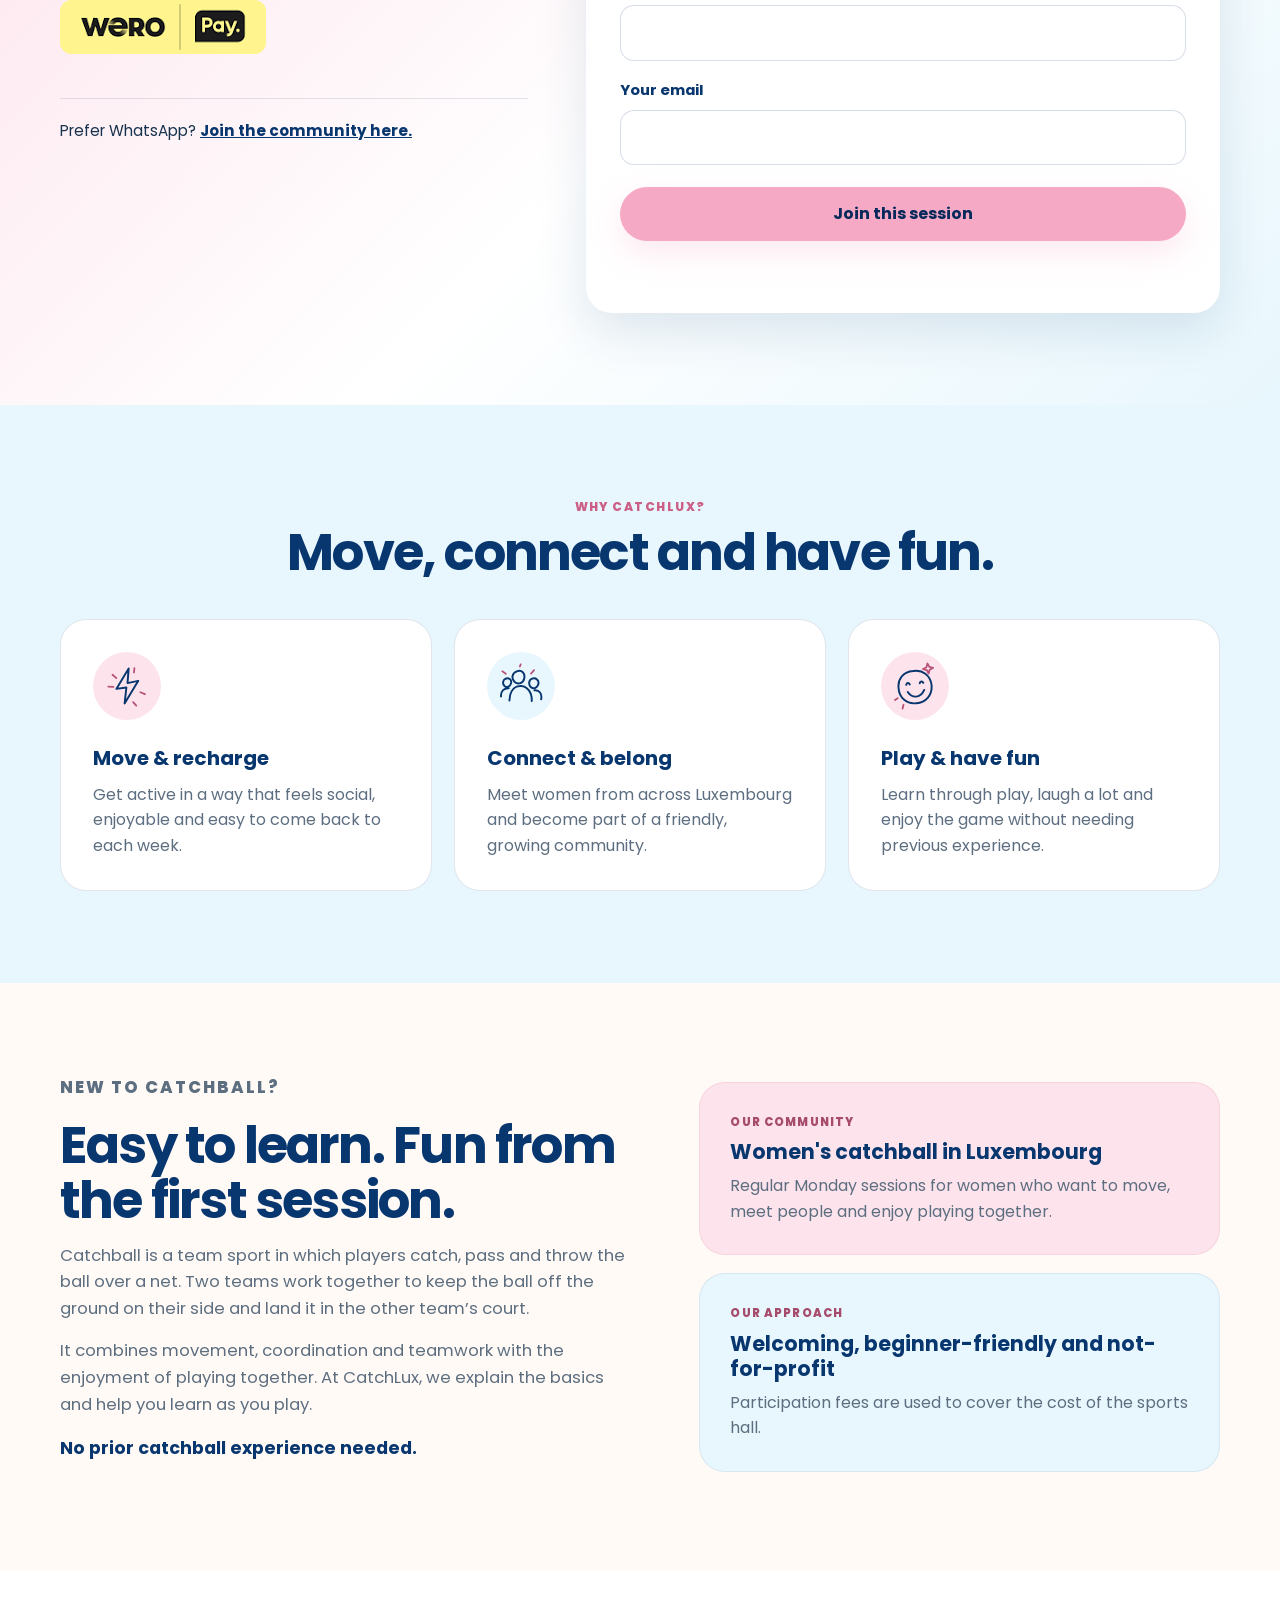
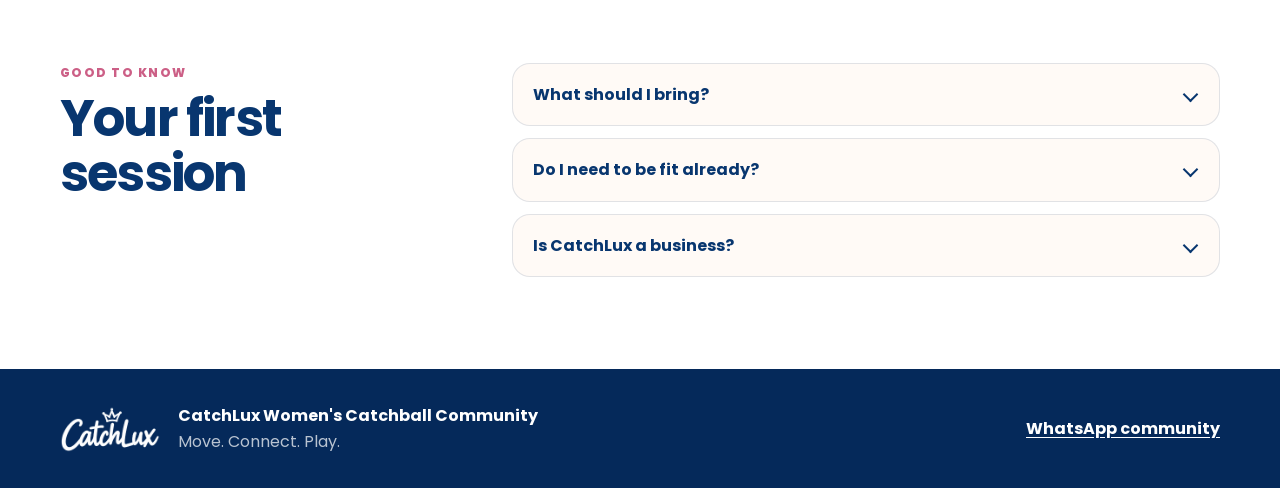
==== commit 72fbaab7: "Refresh homepage stylesheet cache for the new hero photo" ====
--- a/index.html
+++ b/index.html
@@ -10,7 +10,7 @@
 <link rel="preconnect" href="https://fonts.gstatic.com" crossorigin>
 <link href="https://fonts.googleapis.com/css2?family=Poppins:wght@400;500;600;700;800&display=swap" rel="stylesheet">
 <link rel="stylesheet" href="style.css?v=20261004-logo139">
-<link rel="stylesheet" href="catchlux-home.css?v=20261004-1641">
+<link rel="stylesheet" href="catchlux-home.css?v=20261008-action-photo">
 <style>
 .wero-payment { display: inline-flex; align-items: center; justify-content: center; margin: 4px 0 20px; background: #fff48b; border-radius: 12px; text-decoration: none; transition: box-shadow .2s ease, transform .2s ease; }
 .wero-payment img { display: block; width: 206px; height: 54px; max-width: 100%; border-radius: 12px; }
--- a/catchlux-home.css
+++ b/catchlux-home.css
@@ -12,3 +12,6 @@
 }
 .faq-list details[open] summary::after{transform:rotate(225deg)}
 @media(prefers-reduced-motion:reduce){.faq-list summary::after{transition:none}}
+
+/* Preserve the original photo; this override applies only to the homepage. */
+.hero-photo{background-image:url("Images/catchlux-action-2026.svg");background-position:center 45%}
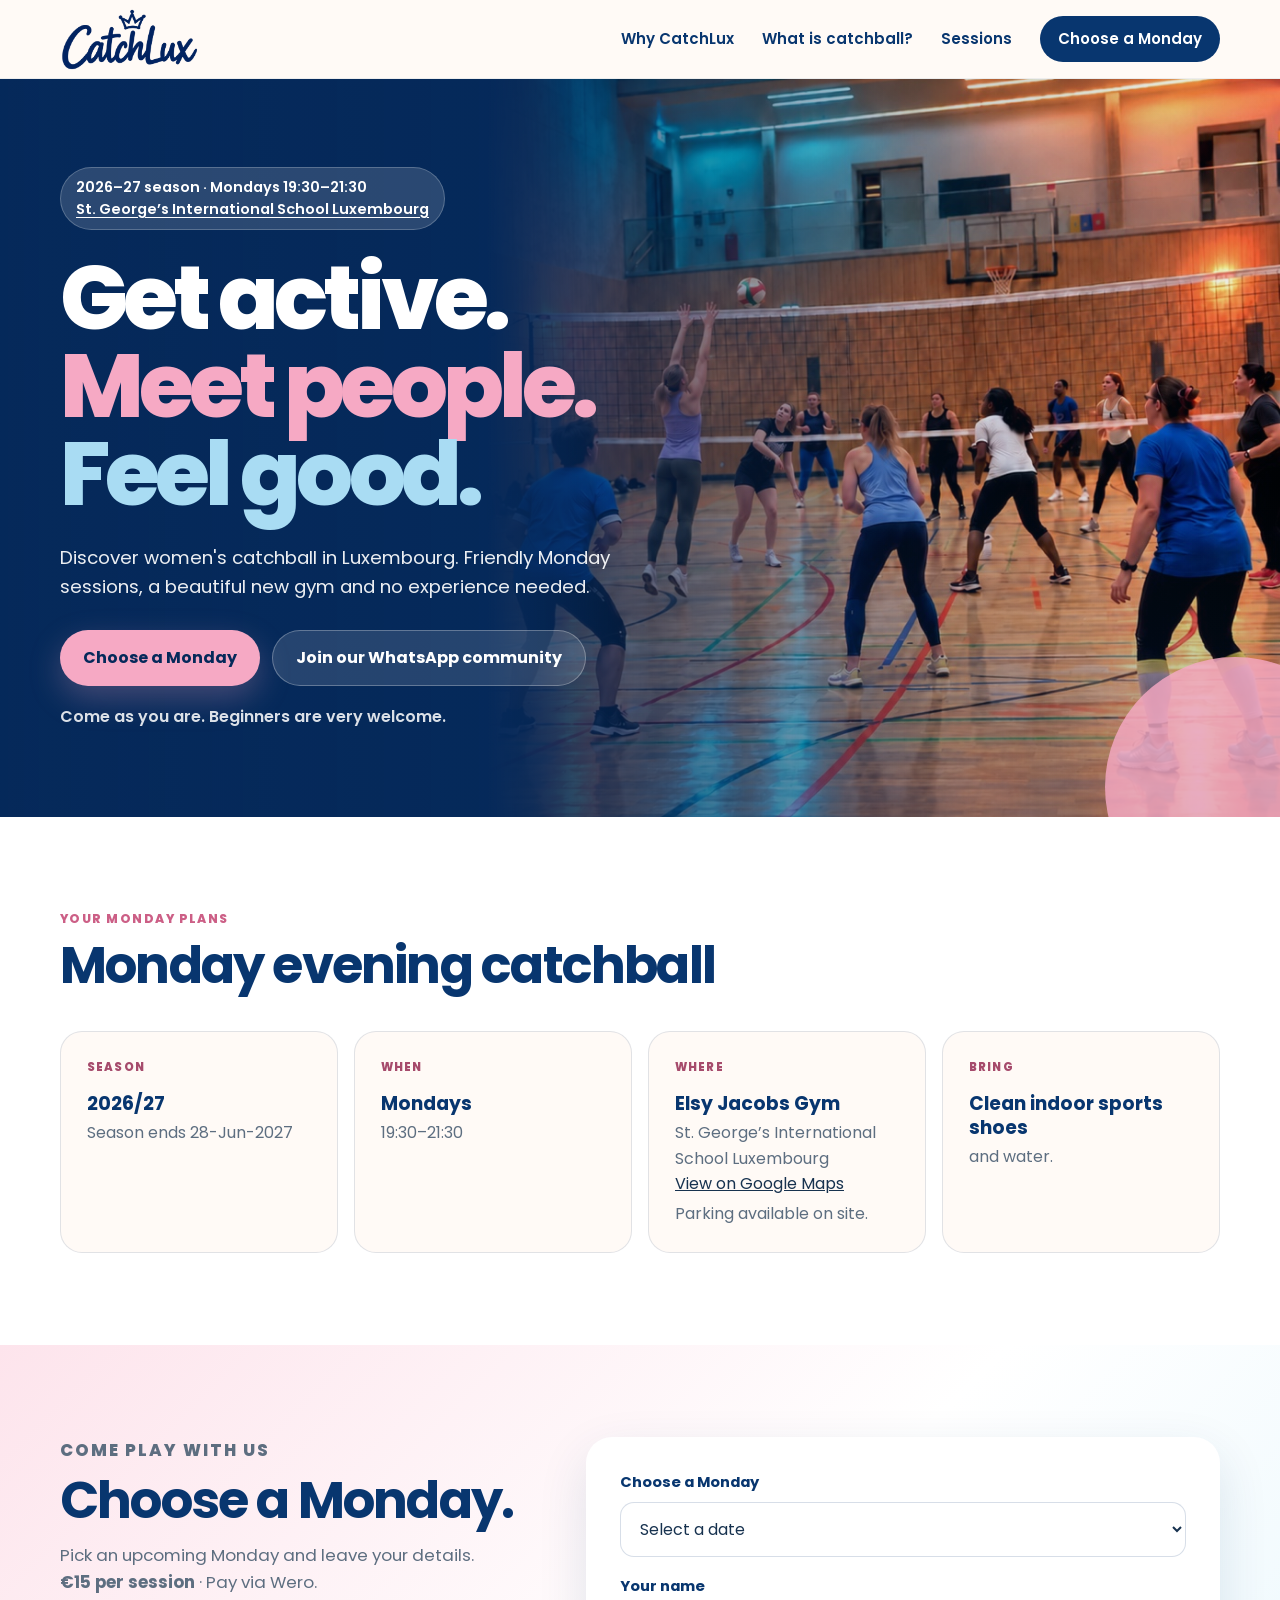
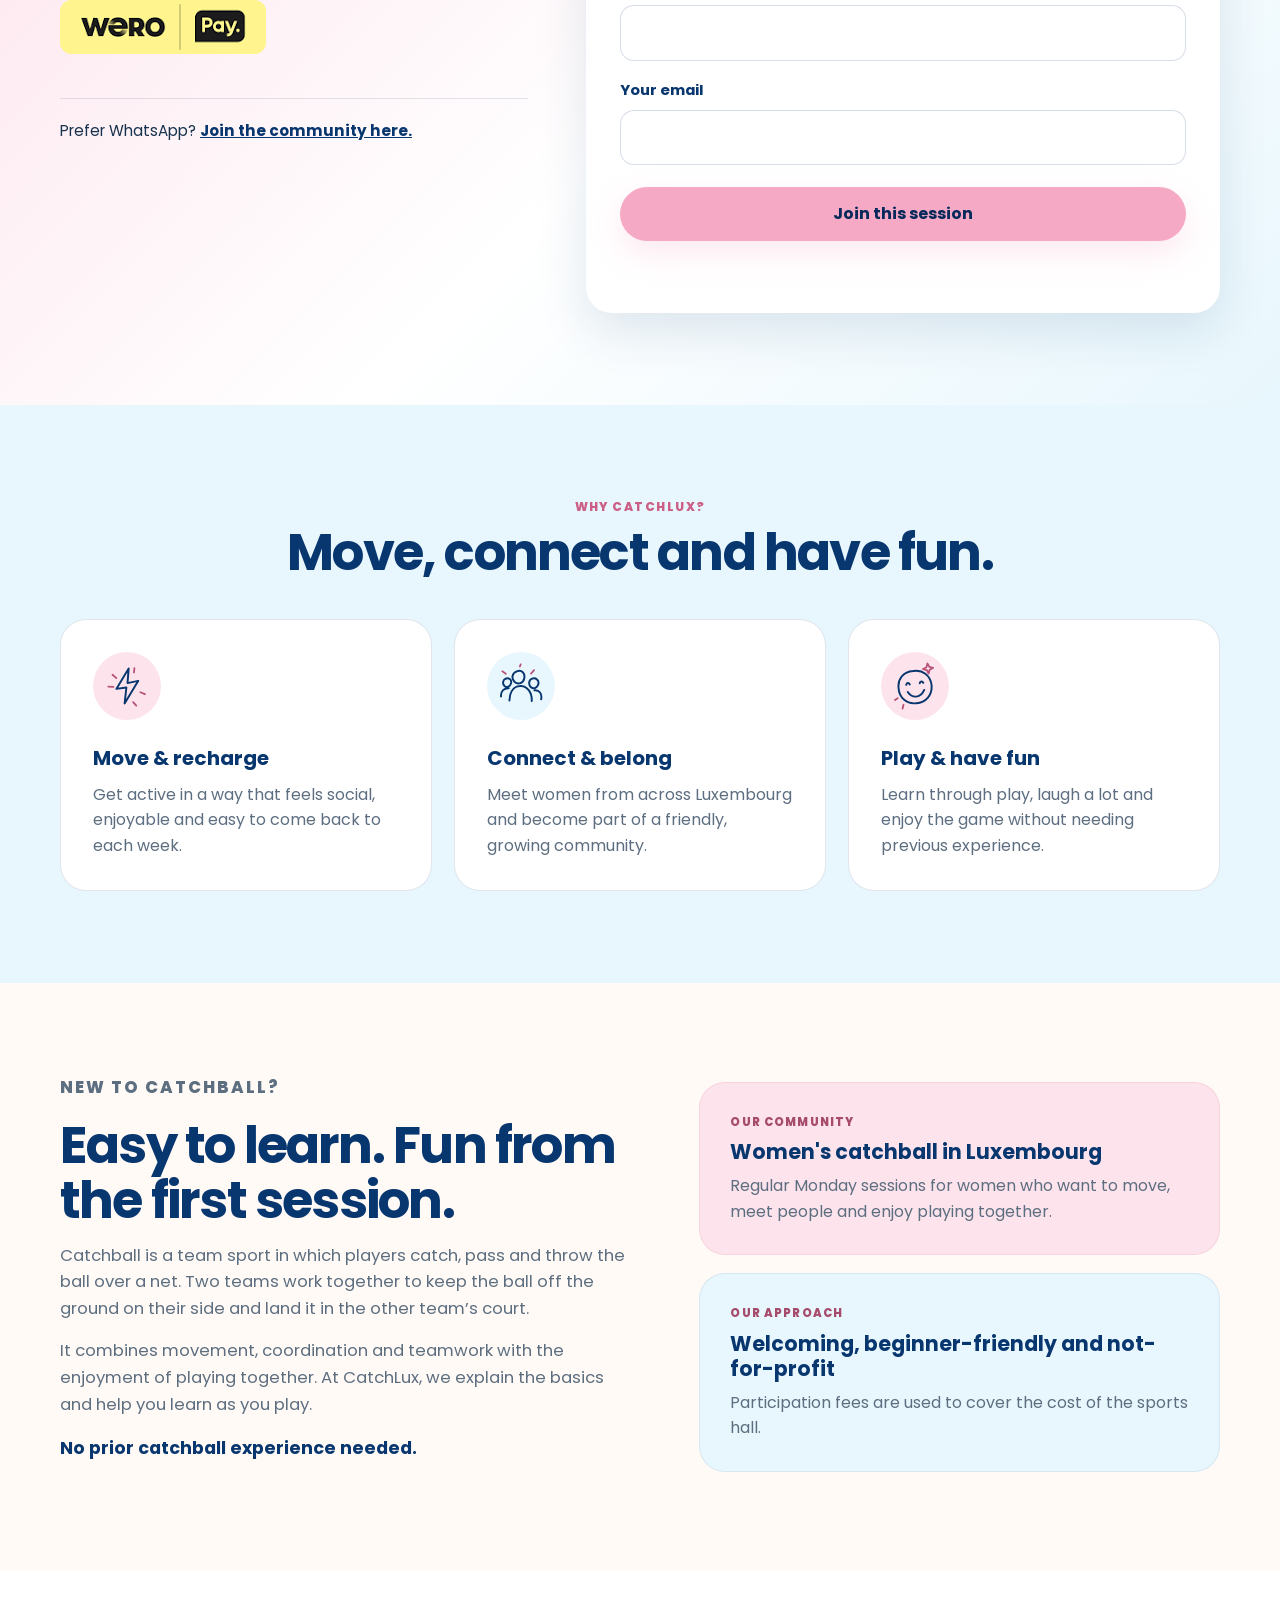
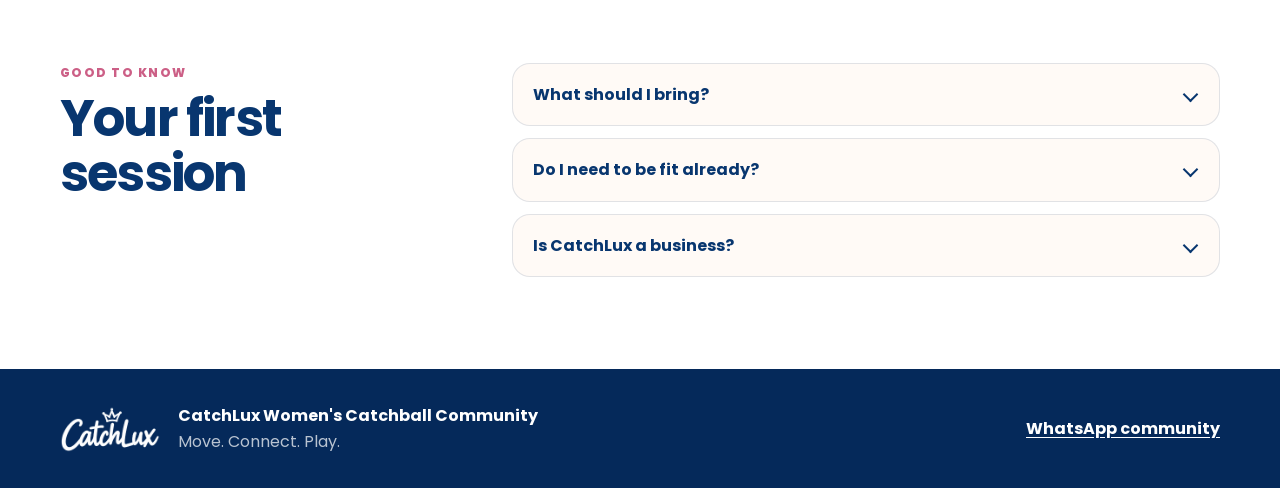
==== commit fd2f2736: "Refresh hero photo framing stylesheet version" ====
--- a/index.html
+++ b/index.html
@@ -10,7 +10,7 @@
 <link rel="preconnect" href="https://fonts.gstatic.com" crossorigin>
 <link href="https://fonts.googleapis.com/css2?family=Poppins:wght@400;500;600;700;800&display=swap" rel="stylesheet">
 <link rel="stylesheet" href="style.css?v=20261004-logo139">
-<link rel="stylesheet" href="catchlux-home.css?v=20261008-action-photo">
+<link rel="stylesheet" href="catchlux-home.css?v=20261008-action-wide">
 <style>
 .wero-payment { display: inline-flex; align-items: center; justify-content: center; margin: 4px 0 20px; background: #fff48b; border-radius: 12px; text-decoration: none; transition: box-shadow .2s ease, transform .2s ease; }
 .wero-payment img { display: block; width: 206px; height: 54px; max-width: 100%; border-radius: 12px; }
--- a/catchlux-home.css
+++ b/catchlux-home.css
@@ -14,4 +14,20 @@
 @media(prefers-reduced-motion:reduce){.faq-list summary::after{transition:none}}
 
 /* Preserve the original photo; this override applies only to the homepage. */
-.hero-photo{background-image:url("Images/catchlux-action-2026.svg");background-position:center 45%}
+.hero{background-color:var(--navy-deep)}
+.hero-photo{
+  left:38%;
+  background-image:url("Images/catchlux-action-2026.svg");
+  background-position:center 34%;
+  -webkit-mask-image:linear-gradient(to right,transparent 0%,#000 18%);
+  mask-image:linear-gradient(to right,transparent 0%,#000 18%);
+}
+@media(max-width:720px){
+  .hero-photo{
+    left:0;
+    background-size:auto 130%;
+    background-position:center 34%;
+    -webkit-mask-image:none;
+    mask-image:none;
+  }
+}
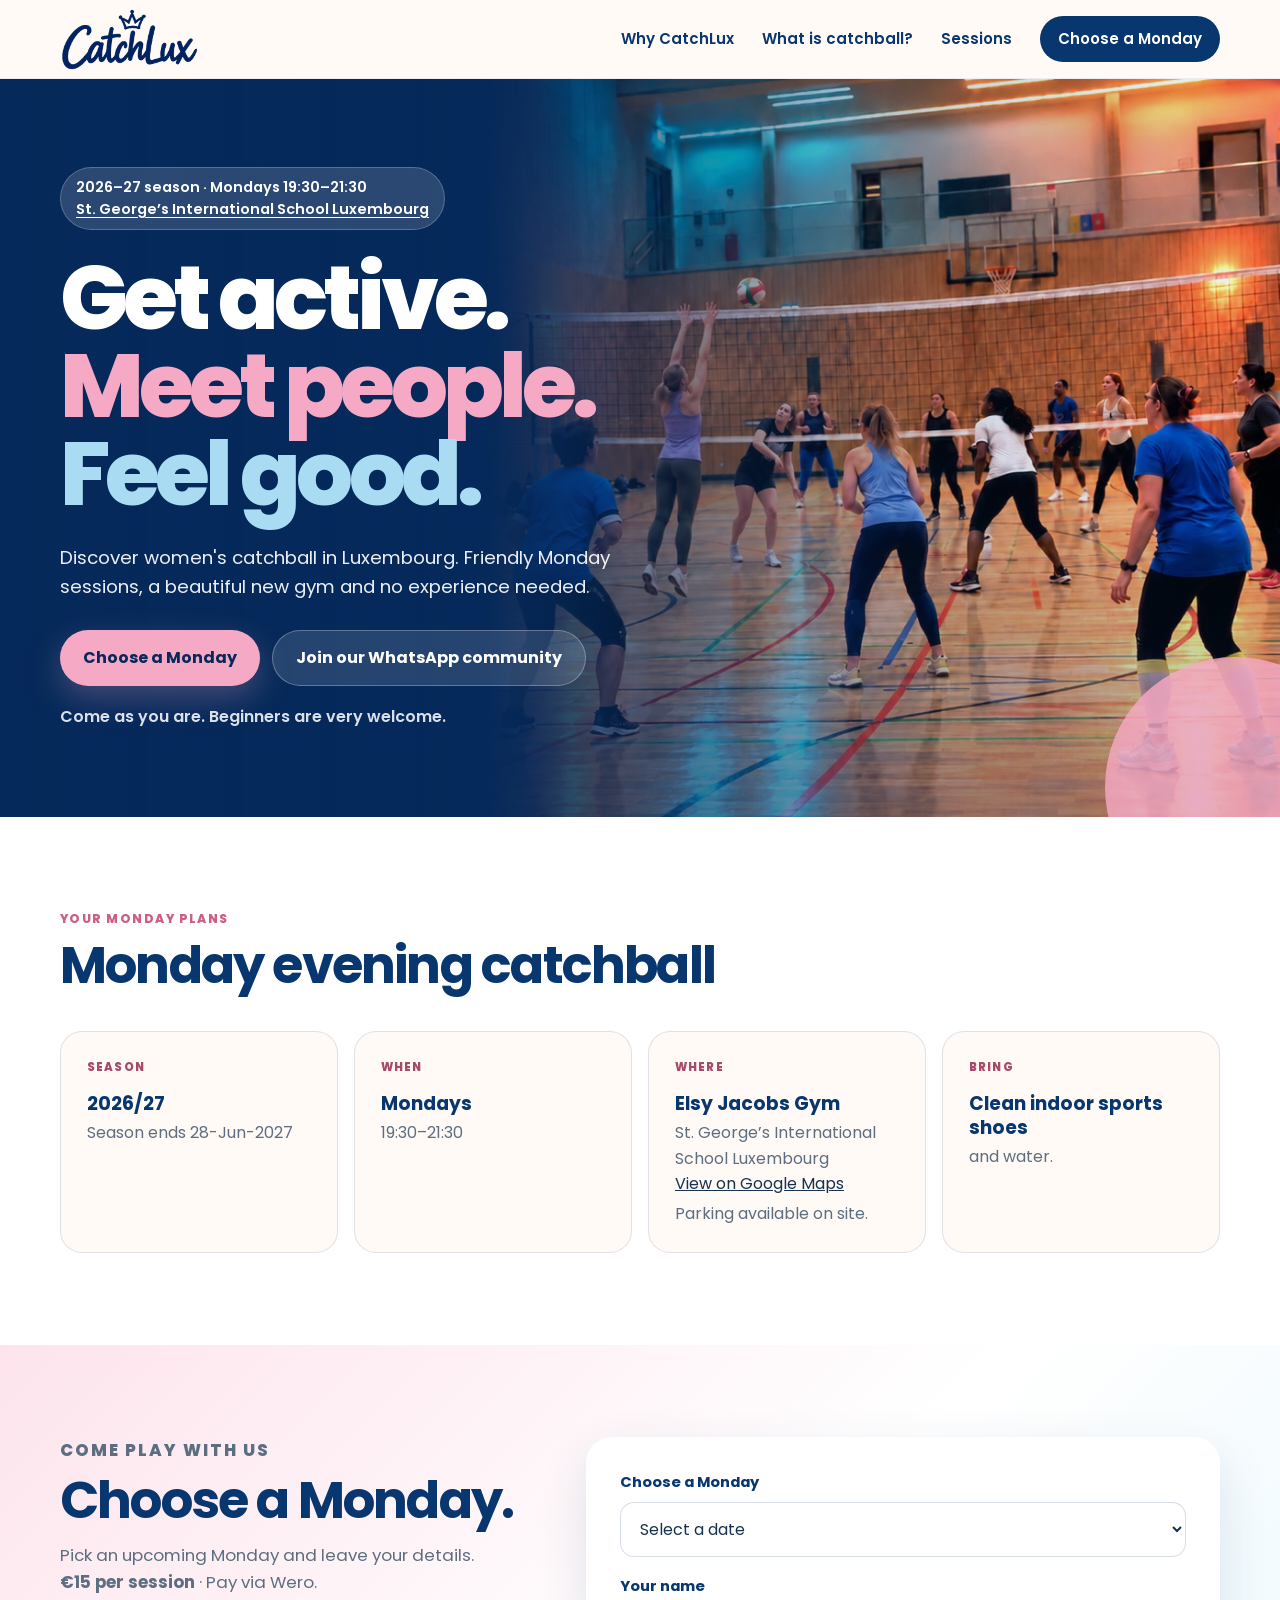
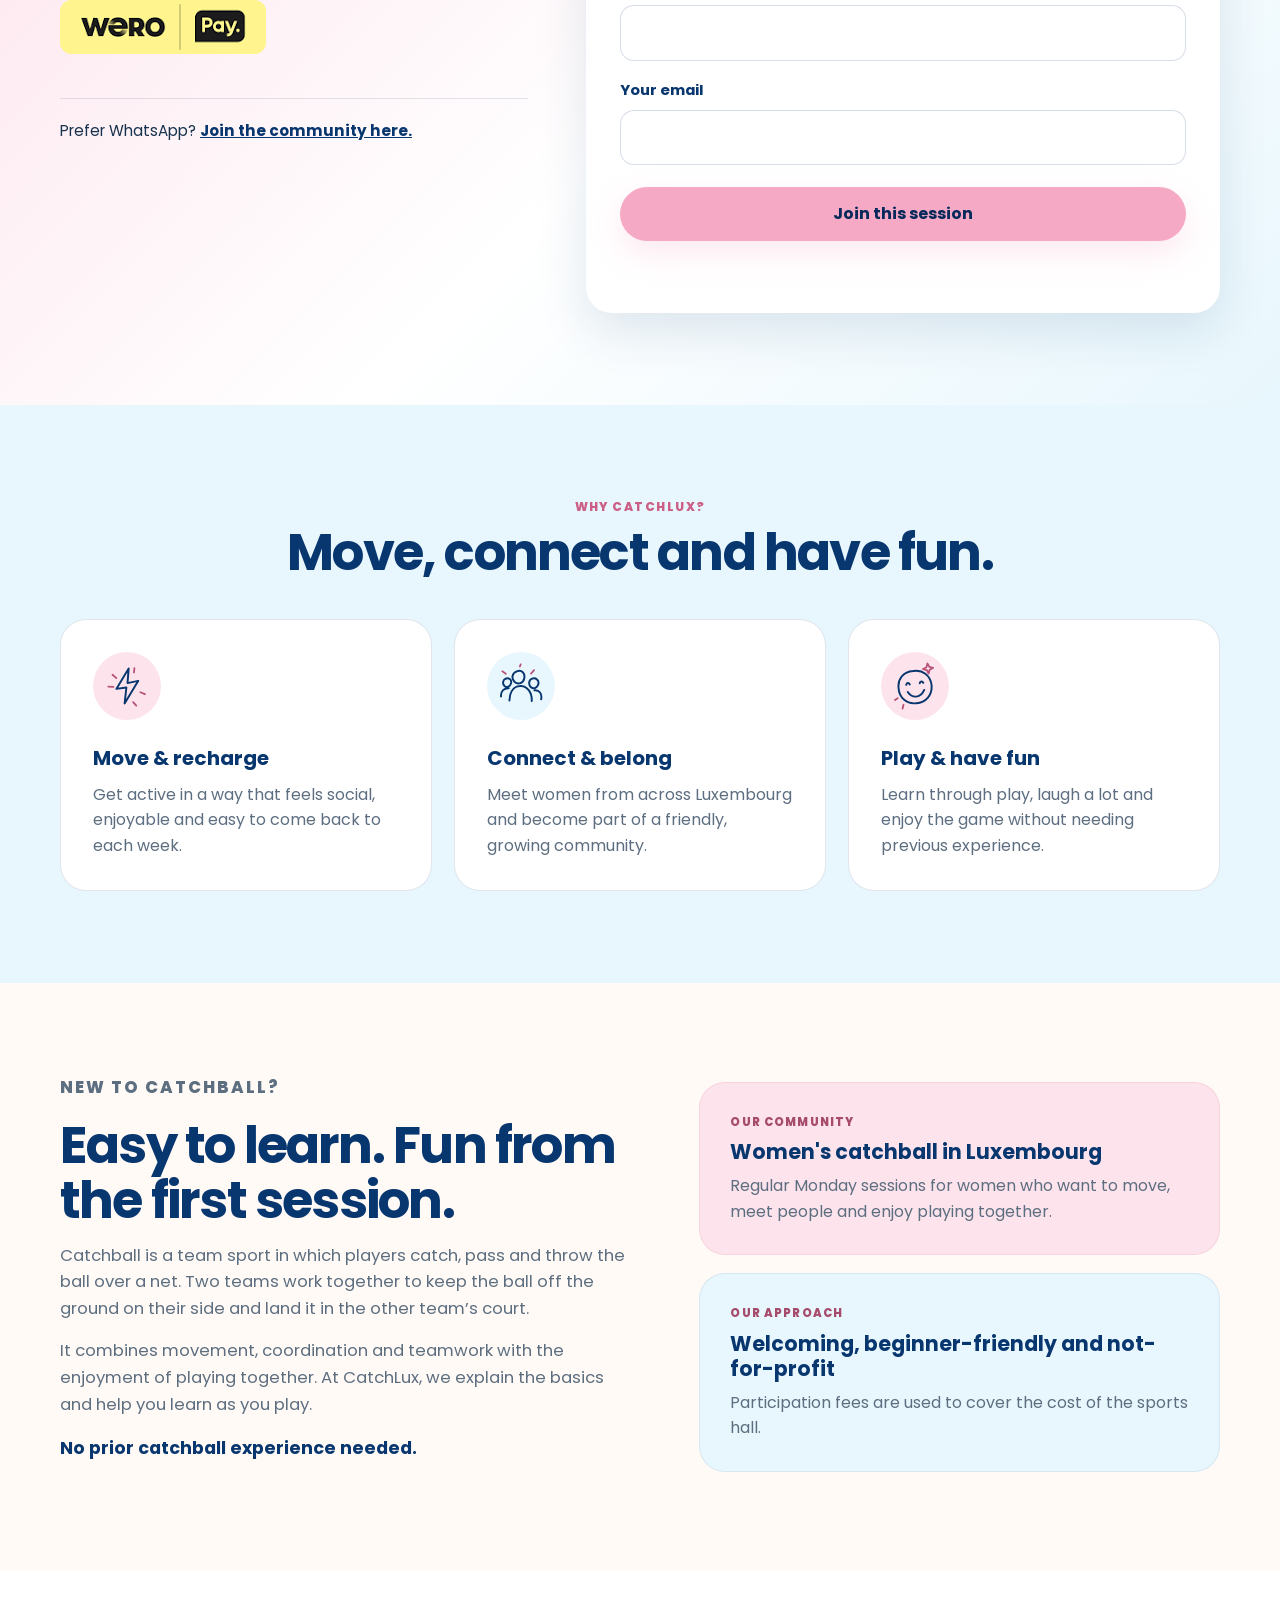
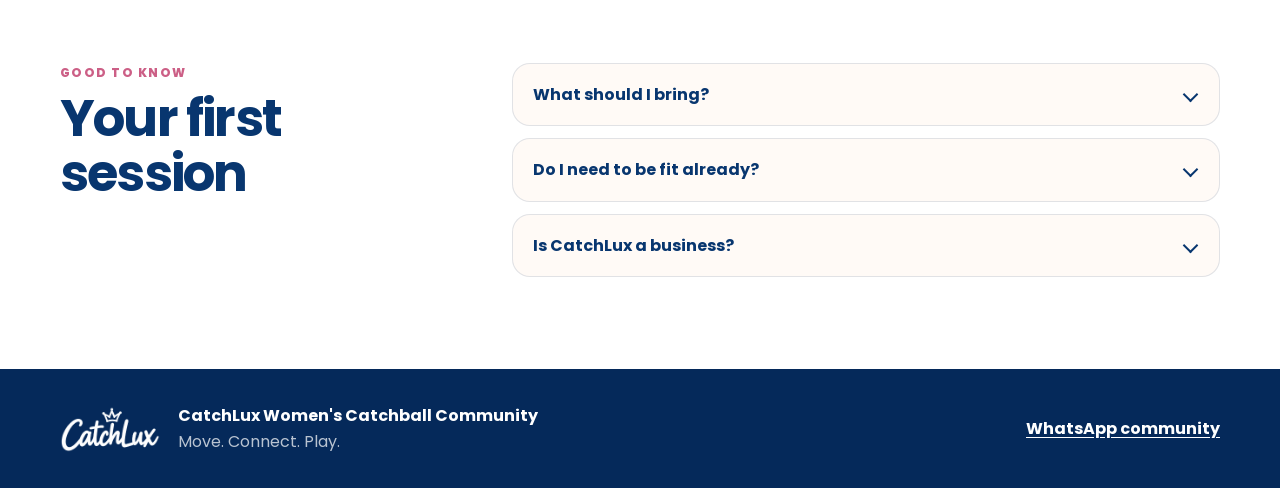
==== commit 3a09788f: "Refresh stylesheet cache for brighter hero photo" ====
--- a/index.html
+++ b/index.html
@@ -10,7 +10,7 @@
 <link rel="preconnect" href="https://fonts.gstatic.com" crossorigin>
 <link href="https://fonts.googleapis.com/css2?family=Poppins:wght@400;500;600;700;800&display=swap" rel="stylesheet">
 <link rel="stylesheet" href="style.css?v=20261004-logo139">
-<link rel="stylesheet" href="catchlux-home.css?v=20261008-action-wide">
+<link rel="stylesheet" href="catchlux-home.css?v=20261009-photo-bright">
 <style>
 .wero-payment { display: inline-flex; align-items: center; justify-content: center; margin: 4px 0 20px; background: #fff48b; border-radius: 12px; text-decoration: none; transition: box-shadow .2s ease, transform .2s ease; }
 .wero-payment img { display: block; width: 206px; height: 54px; max-width: 100%; border-radius: 12px; }
--- a/catchlux-home.css
+++ b/catchlux-home.css
@@ -18,6 +18,7 @@
 .hero-photo{
   left:38%;
   background-image:url("Images/catchlux-action-2026.svg");
+  filter:brightness(1.12);
   background-position:center 34%;
   -webkit-mask-image:linear-gradient(to right,transparent 0%,#000 18%);
   mask-image:linear-gradient(to right,transparent 0%,#000 18%);
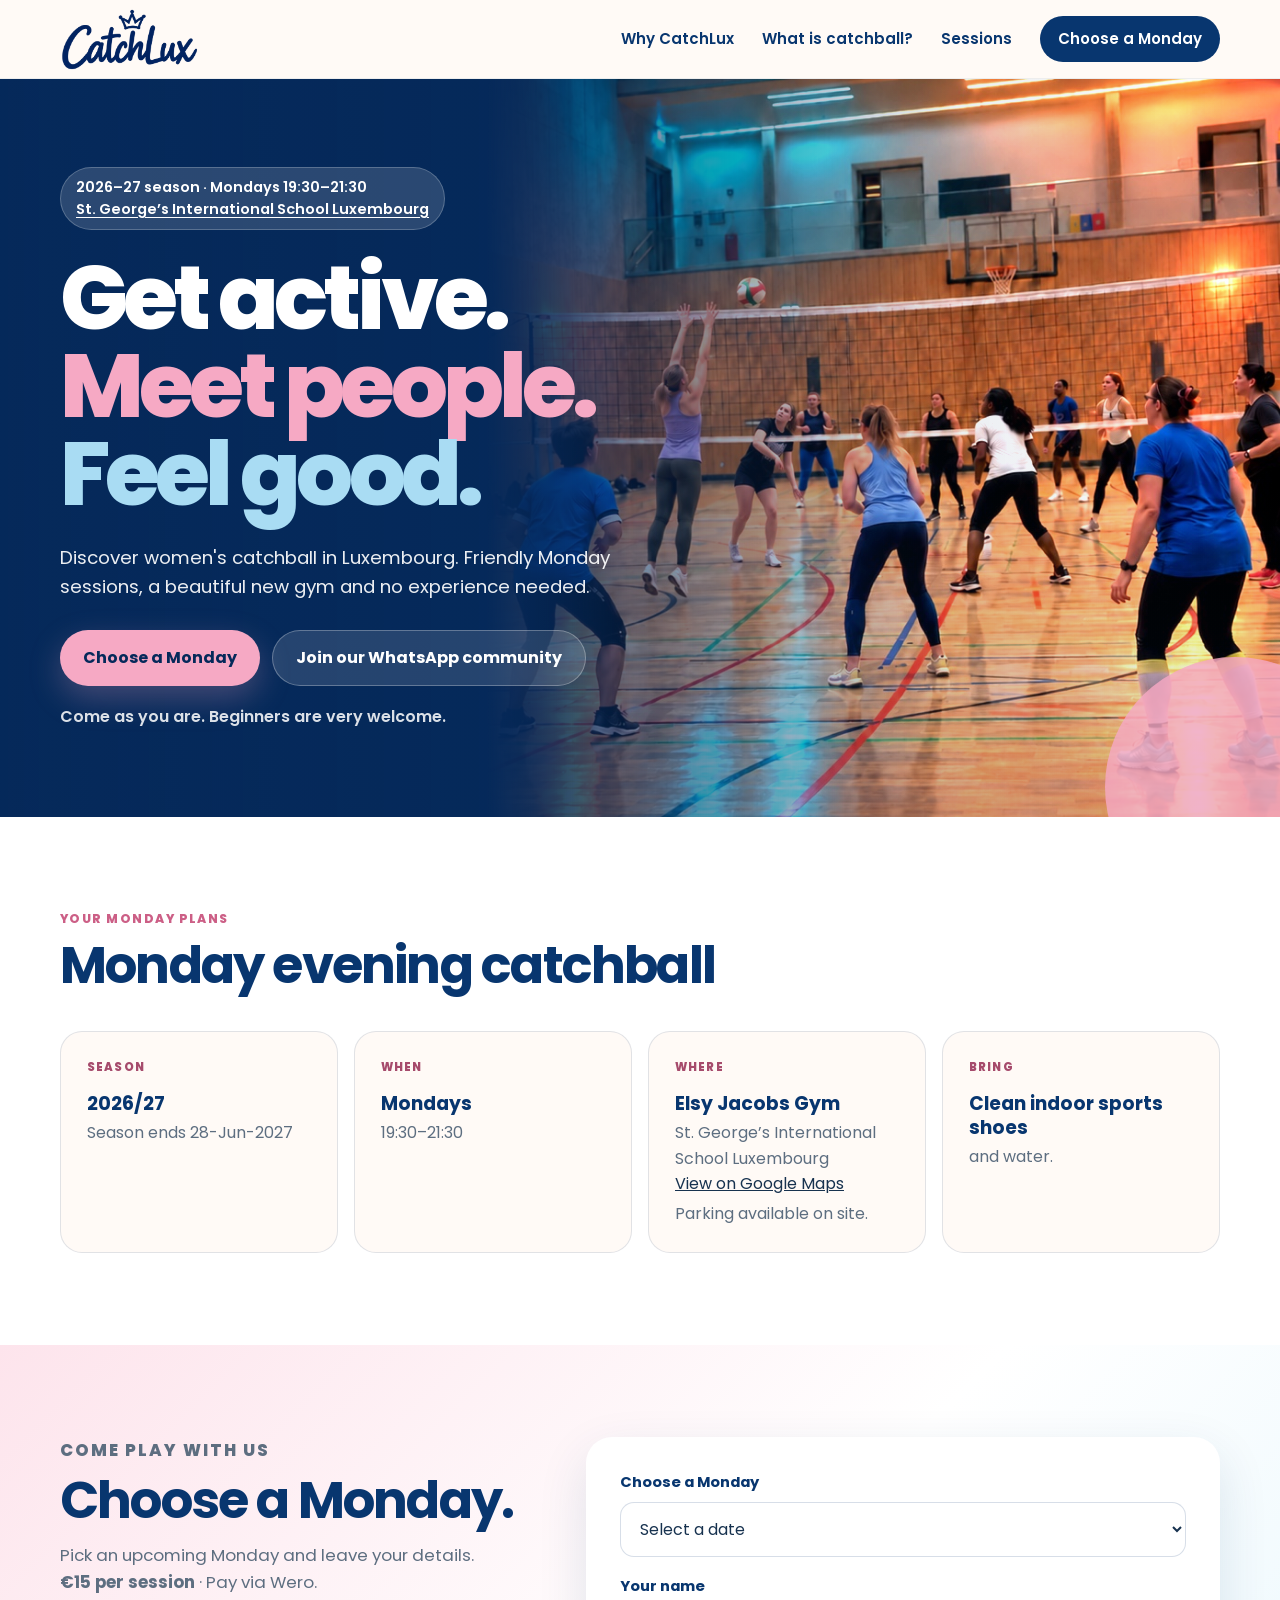
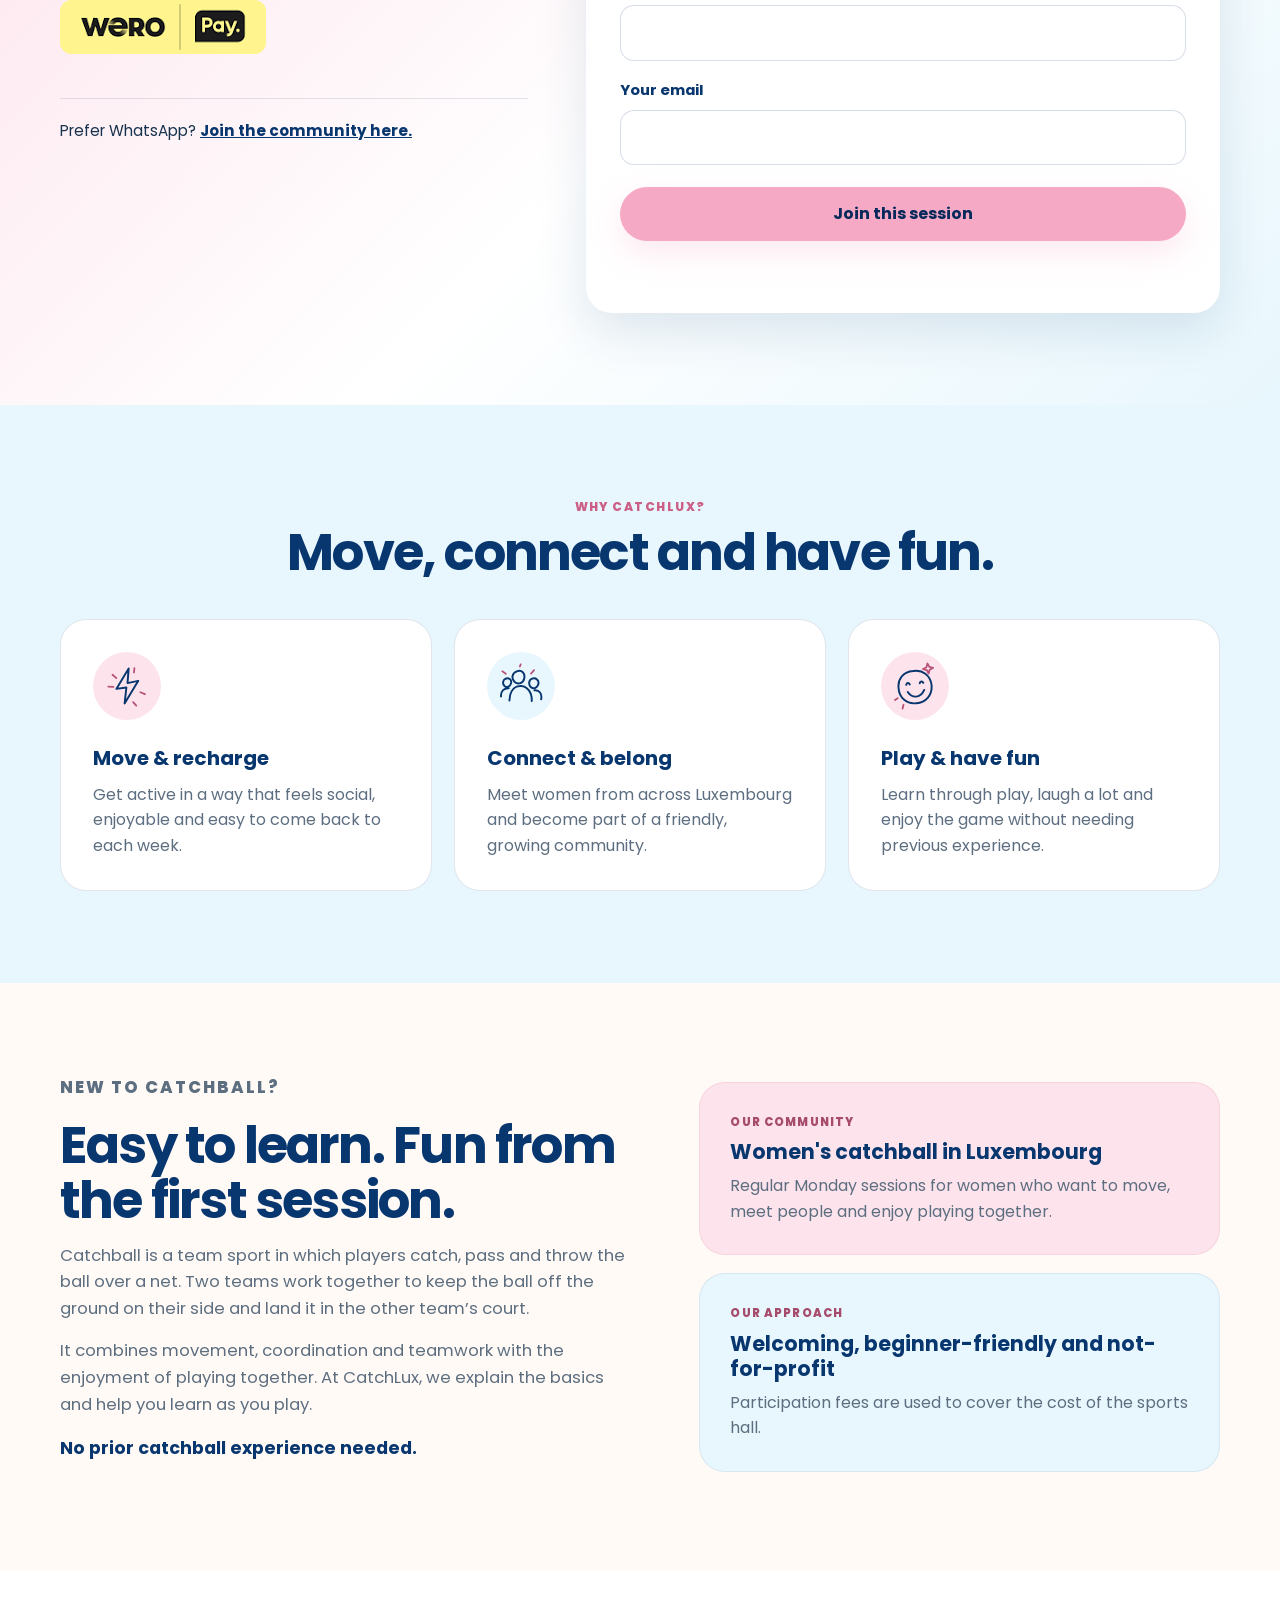
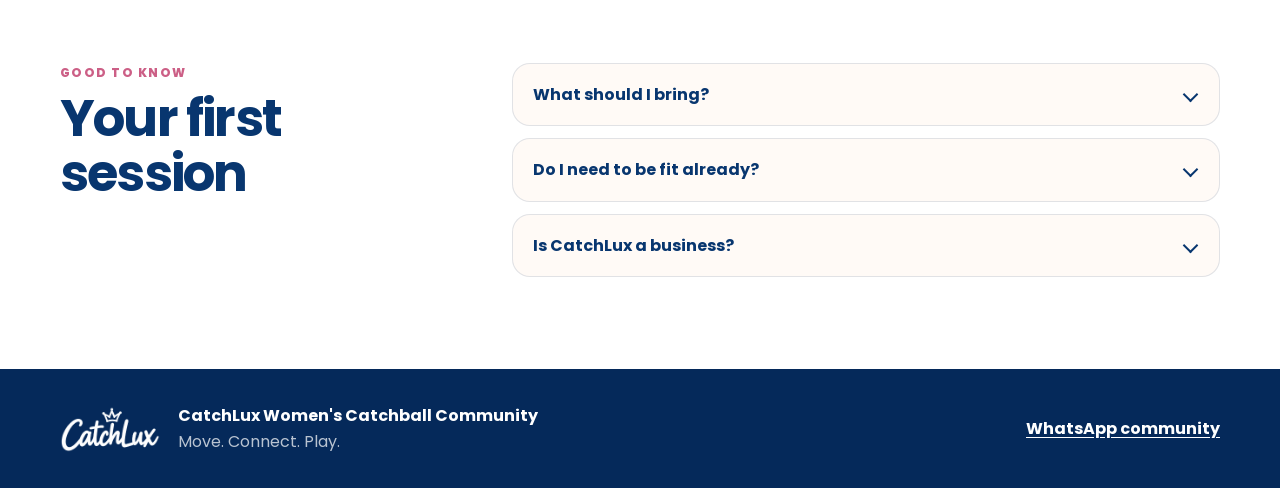
==== commit 342c9da9: "Refresh stylesheet cache for the lighter hero overlay" ====
--- a/index.html
+++ b/index.html
@@ -10,7 +10,7 @@
 <link rel="preconnect" href="https://fonts.gstatic.com" crossorigin>
 <link href="https://fonts.googleapis.com/css2?family=Poppins:wght@400;500;600;700;800&display=swap" rel="stylesheet">
 <link rel="stylesheet" href="style.css?v=20261004-logo139">
-<link rel="stylesheet" href="catchlux-home.css?v=20261009-photo-bright">
+<link rel="stylesheet" href="catchlux-home.css?v=20261009-photo-light-overlay">
 <style>
 .wero-payment { display: inline-flex; align-items: center; justify-content: center; margin: 4px 0 20px; background: #fff48b; border-radius: 12px; text-decoration: none; transition: box-shadow .2s ease, transform .2s ease; }
 .wero-payment img { display: block; width: 206px; height: 54px; max-width: 100%; border-radius: 12px; }
--- a/catchlux-home.css
+++ b/catchlux-home.css
@@ -18,7 +18,7 @@
 .hero-photo{
   left:38%;
   background-image:url("Images/catchlux-action-2026.svg");
-  filter:brightness(1.12);
+  filter:brightness(1.18);
   background-position:center 34%;
   -webkit-mask-image:linear-gradient(to right,transparent 0%,#000 18%);
   mask-image:linear-gradient(to right,transparent 0%,#000 18%);
@@ -32,3 +32,17 @@
     mask-image:none;
   }
 }
+
+/* Keep strong contrast behind the copy while revealing more photo detail. */
+@media(min-width:721px){
+  .hero-shade{
+    background:
+      linear-gradient(90deg,rgba(5,41,90,.90) 0%,rgba(5,41,90,.78) 38%,rgba(5,41,90,.08) 74%,rgba(5,41,90,0) 100%),
+      linear-gradient(0deg,rgba(5,41,90,.12),rgba(5,41,90,0) 45%);
+  }
+}
+@media(max-width:720px){
+  .hero-shade{
+    background:linear-gradient(0deg,rgba(5,41,90,.96) 0%,rgba(5,41,90,.72) 52%,rgba(5,41,90,.02) 100%);
+  }
+}
